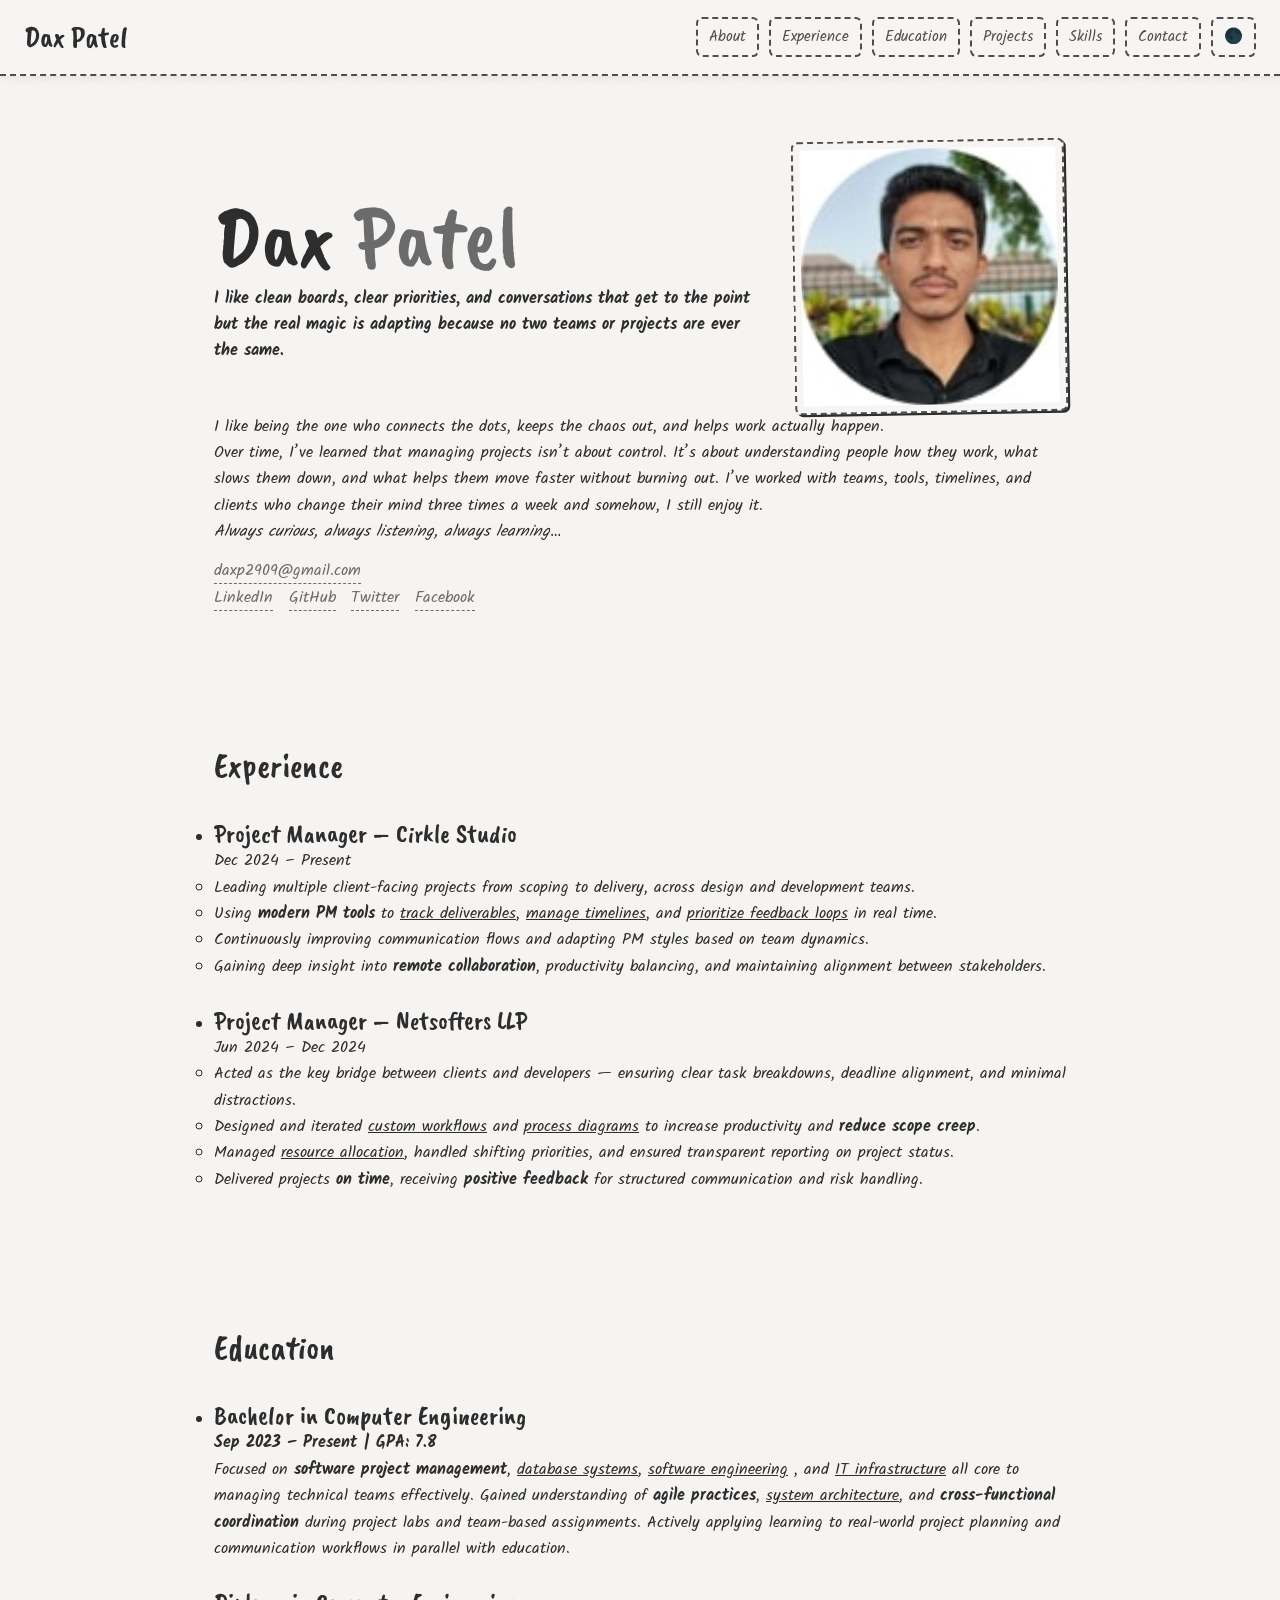
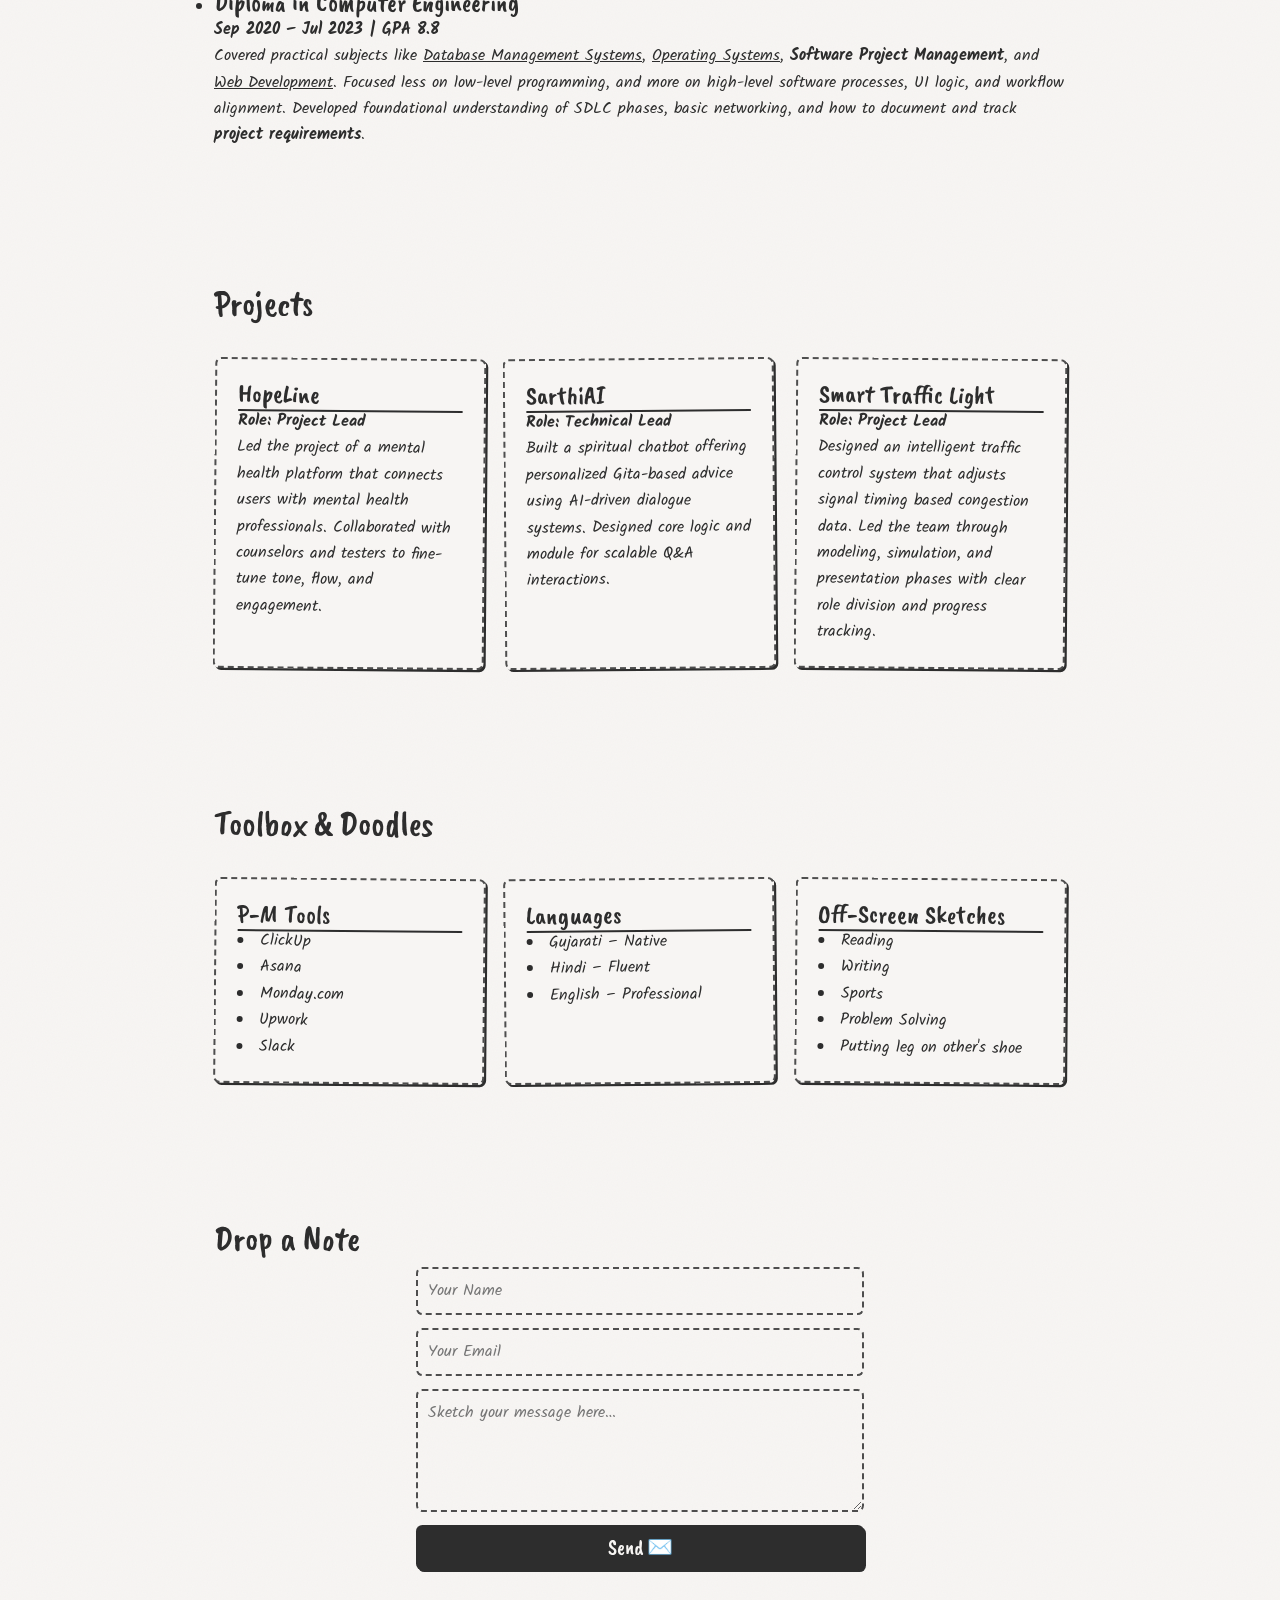
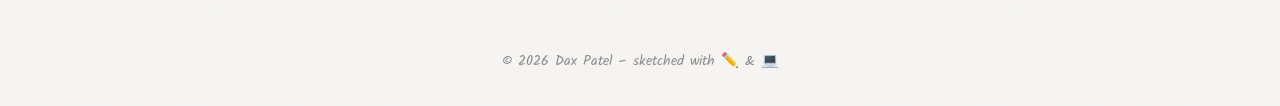
==== Untitled-1.html @ 31148a59 "Add files via upload" ====
<!DOCTYPE html>
<html lang="en">
<head>
  <meta charset="utf-8">
  <meta name="viewport" content="width=device-width,initial-scale=1">
  <title>Dax Patel – Hand-Sketched Portfolio</title>

  <!-- SEO / Analytics (unchanged) -->
  <meta name="description" content="Hand-sketched portfolio of Dax Patel – Computer-engineering student & project lead.">
  <meta name="keywords" content="Dax Patel,Sketch Portfolio,Project Manager">
  <link rel="canonical" href="https://daxp2909.github.io">
  <meta name="theme-color" content="#2d2d2d">
  <meta name="google-site-verification" content="Ok4cf3HG8fvt5Q1gZLJSLk750oXZXMozaLGwAcZBJys">
  <!-- Google Tag Manager -->
  <script>(function(w,d,s,l,i){w[l]=w[l]||[];w[l].push({'gtm.start':
    new Date().getTime(),event:'gtm.js'});var f=d.getElementsByTagName(s)[0],
    j=d.createElement(s),dl=l!='dataLayer'?'&l='+l:'';j.async=true;j.src=
    'https://www.googletagmanager.com/gtm.js?id='+i+dl;f.parentNode.insertBefore(j,f);
  })(window,document,'script','dataLayer','GTM-KJNSN2CM');</script>

  <!-- Handwriting & sketch fonts -->
  <link href="https://fonts.googleapis.com/css2?family=Kalam:wght@300;400;700&family=Caveat+Brush&display=swap" rel="stylesheet">
  <link rel="icon" type="image/x-icon" href="assets/img/favicon.ico">

  <style>
  /* ---- CSS Variables – only graphite shades ---- */
  :root{
    --paper:#f7f5f3;
    --pencil:#4e4e4e;
    --pencil-light:#8b8b8b;
    --pencil-dark:#2d2d2d;
    --accent:#6b6b6b;
    --shadow:2px 2px 0 var(--pencil-dark);
    --radius:.4rem;
    font-size:16px;
  }
  body.dark{
    --paper:#1e1e1e;
    --pencil:#c7c7c7;
    --pencil-light:#a0a0a0;
    --pencil-dark:#f1f1f1;
    --accent:#b0b0b0;
  }

  /* ---- Reset & base ---- */
  *,*::before,*::after{box-sizing:border-box;margin:0;padding:0}
  body{
    font-family:'Kalam',cursive;
    background:var(--paper);
    color:var(--pencil-dark);
    line-height:1.65;
    scroll-behavior:smooth;
    /* hand-drawn paper SVG repeat */
    background-image:
      url("data:image/svg+xml,%3Csvg width='100' height='100' xmlns='http://www.w3.org/2000/svg'%3E%3Cfilter id='noise'%3E%3CfeTurbulence type='fractalNoise' baseFrequency='.8' numOctaves='2' /%3E%3C/filter%3E%3Crect width='100%25' height='100%25' filter='url(%23noise)' opacity='.03'/%3E%3C/svg%3E");
  }
  h1,h2,h3{font-family:'Caveat Brush',cursive;line-height:1.1;font-weight:400}
  h1{font-size:clamp(3.2rem,8vw,5.5rem)}
  h2{font-size:2.2rem;margin:2.5rem 0 .5rem}
  h3{font-size:1.6rem}
  a{color:var(--accent);text-decoration:none;border-bottom:1px dashed var(--accent)}
  section.page{max-width:900px;margin:auto;padding:3rem 1.5rem;scroll-margin-top:4.5rem}
  header{
    display:flex;justify-content:space-between;align-items:center;
    padding:.75rem 1.5rem;border-bottom:2px dashed var(--pencil);
    position:sticky;top:0;background:var(--paper);z-index:10;
    box-shadow:0 2px 8px rgba(0,0,0,.08);
  }
  .logo{font-family:'Caveat Brush',cursive;font-size:1.9rem}
  #desktopNav a,#desktopNav button{margin-left:.6rem;padding:.35rem .7rem;border:2px dashed var(--pencil);background:none;color:var(--pencil);border-radius:var(--radius);cursor:pointer;font-family:'Kalam',cursive;font-size:.95rem;transition:.2s}
  #desktopNav a:hover{background:var(--pencil-dark);color:var(--paper)}
  #hamburger{display:none;font-size:2rem;background:none;border:none;cursor:pointer;color:var(--pencil)}
  #sideMenu{position:fixed;inset:0;background:rgba(0,0,0,.45);z-index:20;opacity:0;visibility:hidden;transition:opacity .25s}
  #sideMenu.open{opacity:1;visibility:visible}
  .drawer{position:absolute;top:0;left:-260px;width:260px;height:100%;background:var(--paper);box-shadow:4px 0 12px rgba(0,0,0,.15);transition:left .3s ease;display:flex;flex-direction:column;padding:1rem 0}
  #sideMenu.open .drawer{left:0}
  .drawer a{padding:1rem 1.5rem;font-family:'Kalam',cursive;font-size:1.25rem;border-bottom:1px dashed var(--pencil)}
  .closeBtn{align-self:flex-end;margin:0 .5rem .5rem;font-size:2rem;background:none;border:none;color:var(--pencil)}
  @media(max-width:768px){#hamburger{display:block}#desktopNav{display:none}}
  @media(min-width:769px){#hamburger{display:none}#desktopNav{display:flex;align-items:center}}

  /* ---- Hero sketch grid ---- */
  .hero{display:grid;gap:2rem;align-items:center;margin-top:1rem}
  @media(min-width:700px){.hero{grid-template-columns:2fr 1fr}}
  .profile-sketch{
    width:100%;
    border:2px dashed var(--pencil);
    border-radius:var(--radius);
    padding:.4rem;
    background:var(--paper);
    box-shadow:var(--shadow);
    transform:rotate(-1deg);
  }

  /* ---- Hand-written note card ---- */
  .note{
    background:var(--paper);
    border:2px dashed var(--pencil);
    padding:1.5rem;
    transform:rotate(1.5deg);
    box-shadow:var(--shadow);
    border-radius:var(--radius);
  }

  /* ---- Timeline (pencil line) ---- */
  .timeline{position:relative;padding-left:1.5rem}
  .timeline::before{
    content:'';
    position:absolute;left:.4rem;top:0;bottom:0;
    width:1px;background:var(--pencil);
  }
  .timeline li{list-style:none;position:relative;margin-bottom:1.2rem}
  .timeline li::before{
    content:'';
    position:absolute;left:-.9rem;top:.2rem;
    width:.6rem;height:.6rem;
    border:2px solid var(--pencil-dark);
    border-radius:50%;
    background:var(--paper);
  }

  /* ---- Cards & Projects ---- */
  .projects,.skills{display:grid;gap:1.2rem;grid-template-columns:repeat(auto-fill,minmax(260px,1fr))}
  .card{
    border:2px dashed var(--pencil);
    border-radius:var(--radius);
    padding:1.3rem;
    background:var(--paper);
    position:relative;
    box-shadow:var(--shadow);
    transform:rotate(.5deg);
    transition:.2s;
  }
  .card:nth-child(even){transform:rotate(-.5deg)}
  .card:hover{transform:scale(1.03) rotate(0);box-shadow:3px 3px 0 var(--pencil-dark)}
  .card h3{position:relative}
  .card h3::after{
    content:'';
    position:absolute;left:0;bottom:-3px;
    width:100%;height:2px;background:var(--pencil-dark);
    border-radius:50px;
  }

  /* ---- Form ---- */
  form{max-width:28rem;margin:auto;display:grid;gap:.8rem}
  input,textarea{
    width:100%;padding:.6rem;font-family:'Kalam',cursive;font-size:1rem;
    border:2px dashed var(--pencil);background:transparent;
    border-radius:var(--radius);resize:vertical;color:var(--pencil-dark)
  }
  button[type=submit]{
    font-family:'Caveat Brush',cursive;font-size:1.3rem;
    background:var(--pencil-dark);color:var(--paper);
    border:none;padding:.6rem 1.2rem;cursor:pointer;
    border-radius:var(--radius);box-shadow:var(--shadow)
  }
  footer{text-align:center;padding:2rem 0;font-size:.9rem;color:var(--pencil-light)}
  #desktopNav a,
.drawer a{
  transition:transform .15s, box-shadow .15s;
}
#desktopNav a:hover,
.drawer a:hover{
  transform:translate(1px,1px) rotate(-.5deg);
  box-shadow:1px 1px 0 var(--pencil-dark);
}

/* 2.  Hamburger & close button press */
#hamburger,
.closeBtn{
  transition:transform .15s;
}
#hamburger:hover,
.closeBtn:hover{
  transform:scale(1.1) rotate(-8deg);
}

/* 3.  Cards lift & tilt like paper cut-outs */
.card{
  transition:transform .25s, box-shadow .25s;
}
.card:hover{
  transform:translateY(-4px) rotate(.8deg);
  box-shadow:3px 3px 0 var(--pencil-dark);
}

/* 4.  Button “ink-press” */
button[type=submit]{
  transition:transform .1s, box-shadow .1s;
}
button[type=submit]:active{
  transform:translate(2px,2px);
  box-shadow:none;
}

/* 5.  Social icons scribble */
.social-icon{
  display:inline-block;
  transition:transform .2s;
}
.social-icon:hover{
  transform:scale(1.25) rotate(-4deg);
}

/* 6.  Tiny paper-texture shift on toggle */
body{
  transition:background-color .4s;
}
body.dark{
  background-image:
    url("data:image/svg+xml,%3Csvg width='100' height='100' xmlns='http://www.w3.org/2000/svg'%3E%3Cfilter id='noise'%3E%3CfeTurbulence type='fractalNoise' baseFrequency='.9' numOctaves='3' /%3E%3C/filter%3E%3Crect width='100%25' height='100%25' filter='url(%23noise)' opacity='.05'/%3E%3C/svg%3E");
}
  </style>
</head>
<body>

<!-- Google Tag Manager (noscript) -->
<noscript><iframe src="https://www.googletagmanager.com/ns.html?id=GTM-KJNSN2CM"
height="0" width="0" style="display:none;visibility:hidden"></iframe></noscript>

<header>
  <span class="logo">Dax Patel</span>

  <!-- Desktop Nav -->
  <nav id="desktopNav">
    <a href="#about">About</a>
    <a href="#experience">Experience</a>
    <a href="#education">Education</a>
    <a href="#projects">Projects</a>
    <a href="#skills">Skills</a>
    <a href="#contact">Contact</a>
    <button id="modeBtn" onclick="toggleMode()" title="toggle theme">🌑</button>
  </nav>

  <button id="hamburger" aria-label="open menu">✏️</button>
</header>

<!-- Mobile Drawer -->
<div id="sideMenu" aria-hidden="true">
  <div class="drawer">
    <button class="closeBtn" aria-label="close menu">&times;</button>
    <a href="#about">About</a>
    <a href="#experience">Experience</a>
    <a href="#education">Education</a>
    <a href="#projects">Projects</a>
    <a href="#skills">Skills</a>
    <a href="#contact">Contact</a>
    <a href="#" onclick="toggleMode();return false">Toggle&nbsp;theme</a>
  </div>
</div>

<main>
  <!-- About -->
  <section id="about" class="page">
    <div class="hero">
      <div>
        <h1>Dax&nbsp;<span style="color:var(--accent)">Patel</span></h1>
        <h4>I like clean boards, clear priorities, and conversations that get to the point but the real magic is adapting because no two teams or projects are ever the same.</h4>
      </div>
      <!-- Replace with your sketch -->
      <img class="profile-sketch" src="assets/img/profile.jpg" alt="Dax Patel sketch">
    </div>
    <P>I like being the one who connects the dots, keeps the chaos out, and helps work actually happen.<P></P>
    <p>Over time, I’ve learned that managing projects isn’t about control. It’s about understanding people how they work, what slows them down, and what helps them move faster without burning out. I’ve worked with teams, tools, timelines, and clients who change their mind three times a week and somehow, I still enjoy it.</p>
    <p><em>Always curious, always listening, always learning…</em></p>
    <p style="margin-top:.8rem">
          <a href="mailto:daxp2909@gmail.com">daxp2909@gmail.com</a><br>
          <a href="https://linkedin.com/" style="margin-right:.6rem">LinkedIn</a>
          <a href="https://github.com/" style="margin-right:.6rem">GitHub</a>
          <a href="https://twitter.com/" style="margin-right:.6rem">Twitter</a>
          <a href="https://facebook.com/">Facebook</a>
        </p>  
  </section>

  <!-- Experience -->
  <section id="experience" class="page">
    <h2>Experience</h2>
    <p>&nbsp;</p>
    <ul >
      <li>
        <h3>Project Manager – Cirkle Studio</h3>
        <span>Dec 2024 – Present</span>
        <ul><li>Leading multiple client-facing projects from scoping to delivery, across design and development teams.</li>
          <li>Using <b>modern PM tools</b> to <u>track deliverables</u>, <u>manage timelines</u>, and <u>prioritize feedback loops</u> in real time.</li>
          <li>Continuously improving communication flows and adapting PM styles based on team dynamics.</li>
          <li>Gaining deep insight into <b>remote collaboration</b>, productivity balancing, and maintaining alignment between stakeholders.</li>
        </ul> 
      </li>
      <br>
      <li>
        <h3>Project Manager – Netsofters LLP</h3>
        <span>Jun 2024 – Dec 2024</span>
        <ul><li>Acted as the key bridge between clients and developers — ensuring clear task breakdowns, deadline alignment, and minimal distractions.</li>
          <li>Designed and iterated <u>custom workflows</u> and <u>process diagrams</u> to increase productivity and <b>reduce scope creep</b>.</li>
        <li>Managed <u>resource allocation</u>, handled shifting priorities, and ensured transparent reporting on project status.</li>
      <li>Delivered projects <b>on time</b>, receiving <b>positive feedback</b> for structured communication and risk handling.</li></ul>
      </li>
    </ul>
  </section>

  <!-- Education -->
  <section id="education" class="page">
    <h2>Education</h2>
    <p>&nbsp;</p>
    <ul>
      <li>
        <h3>Bachelor in Computer Engineering</h3>
        <h4>Sep 2023 – Present | GPA: 7.8</h4>
        <p>Focused on <b>software project management</b>, <u>database systems</u>, <u>software engineering</u> , and <u>IT infrastructure</u> all core to managing technical teams effectively. Gained understanding of <b>agile practices</b>, <u>system architecture</u>, and <b>cross-functional coordination</b> during project labs and team-based assignments. Actively applying learning to real-world project planning and communication workflows in parallel with education.</p>
      </li>
      <br>
      <li>
        <h3>Diploma in Computer Engineering </h3>
        <h4> Sep 2020 – Jul 2023 | GPA 8.8</h4>
        <p>Covered practical subjects like <u>Database Management Systems</u>, <u>Operating Systems</u>, <b>Software Project Management</b>, and <u>Web Development</u>. Focused less on low-level programming, and more on high-level software processes, UI logic, and workflow alignment. Developed foundational understanding of SDLC phases, basic networking, and how to document and track <b>project requirements</b>.</p>
      </li>
    </ul>
  </section>

  <!-- Projects -->
  <section id="projects" class="page">
    <h2>Projects</h2>
    <p>&nbsp;</p>
    <div class="projects">
      <article class="card">
        <h3>HopeLine </h3>
        <h4>Role: Project Lead</h4>
        <p>Led the project of a mental health platform that connects users with mental health professionals. Collaborated with counselors and testers to fine-tune tone, flow, and engagement.</p>
      </article>
      <article class="card">
        <h3>SarthiAI</h3>
        <h4>Role: Technical Lead</h4>
        <p>Built a spiritual chatbot offering personalized Gita-based advice using AI-driven dialogue systems. Designed core logic and module for scalable Q&A interactions.</p>
      </article>
      <article class="card">
        <h3>Smart Traffic Light</h3>
        <h4>Role: Project Lead</h4>
        <p>Designed an intelligent traffic control system that adjusts signal timing based congestion data. Led the team through modeling, simulation, and presentation phases with clear role division and progress tracking.</p>
      </article>
    </div>
  </section>

  <!-- Skills -->
  <section id="skills" class="page">
    <h2>Toolbox & Doodles</h2>
    <p>&nbsp;</p>
    <div class="skills">
      <div class="card"><h3>P-M Tools</h3>
        <li>ClickUp </li>
        <li>Asana </li>
        <li>Monday.com</li>
        <li>Upwork</li>
        <li>Slack </li>
      </div>
      <div class="card"><h3>Languages</h3>
        <li>Gujarati – Native</li><li>Hindi – Fluent</li><li>English – Professional</li>
      </div>
      <div class="card"><h3>Off-Screen Sketches</h3>
        <li>Reading</li>
          <li >Writing</li>
          <li>Sports</li>
          <li>Problem Solving</li>
          <li>Putting leg on other's shoe</li>
          
      </div>
    </div>
  </section>

  <!-- Contact -->
  <section id="contact" class="page">
    <h2>Drop a Note</h2>
    <form action="https://formsubmit.co/daxp2909@gmail.com" method="POST">
      <input type="hidden" name="_captcha" value="false">
      <input name="name" placeholder="Your Name" required>
      <input type="email" name="email" placeholder="Your Email" required>
      <textarea name="message" rows="4" placeholder="Sketch your message here…" required></textarea>
      <button type="submit">Send ✉️</button>
    </form>
  </section>
</main>

<footer>&copy; <span id="year"></span> Dax Patel – sketched with ✏️ &amp; 💻</footer>

<script>
/* ---- Smooth scroll anchors ---- */
document.querySelectorAll('a[href^="#"]').forEach(a=>{
  a.addEventListener('click',e=>{
    e.preventDefault();
    const tgt=document.querySelector(a.getAttribute('href'));
    if(tgt) tgt.scrollIntoView({behavior:'smooth'});
    /* close drawer */
    document.getElementById('sideMenu').classList.remove('open');
    document.getElementById('sideMenu').setAttribute('aria-hidden','true');
  });
});

/* ---- Mobile drawer controls ---- */
const sideMenu=document.getElementById('sideMenu');
document.getElementById('hamburger').addEventListener('click',()=>{
  sideMenu.classList.add('open');
  sideMenu.setAttribute('aria-hidden','false');
});
document.querySelector('.closeBtn').addEventListener('click',()=>{
  sideMenu.classList.remove('open');
  sideMenu.setAttribute('aria-hidden','true');
});
sideMenu.addEventListener('click',e=>{
  if(e.target===sideMenu){
    sideMenu.classList.remove('open');
    sideMenu.setAttribute('aria-hidden','true');
  }
});

/* ---- Dark / Light toggle ---- */
function toggleMode(){
  document.body.classList.toggle('dark');
  document.getElementById('modeBtn').textContent=document.body.classList.contains('dark')?'☀️':'🌑';
}
document.getElementById('year').textContent=new Date().getFullYear();
const clickSound = new Audio('[data-uri]');
document.addEventListener('click', e=>{
  if(e.target.tagName==='A' || e.target.tagName==='BUTTON'){
    clickSound.currentTime=0;
    clickSound.play().catch(()=>{});
  }
});

</script>
</body>
</html>
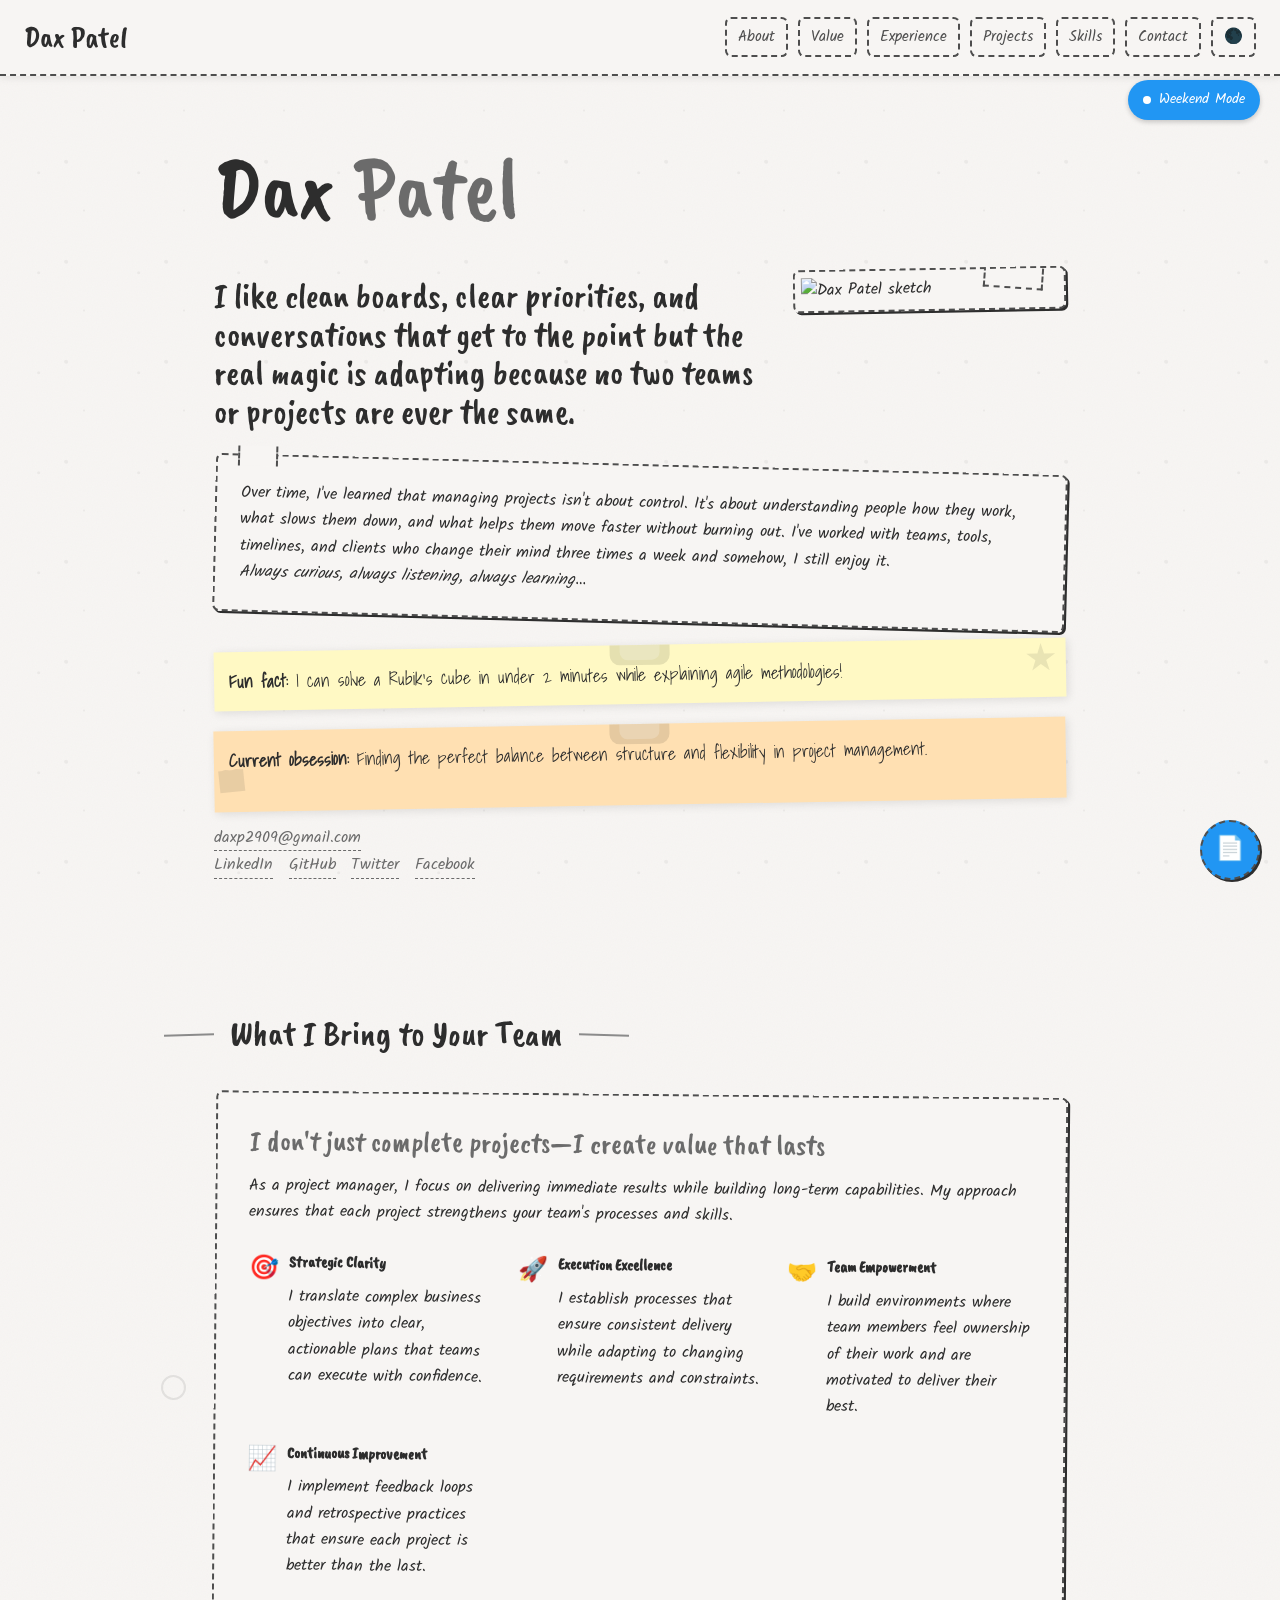
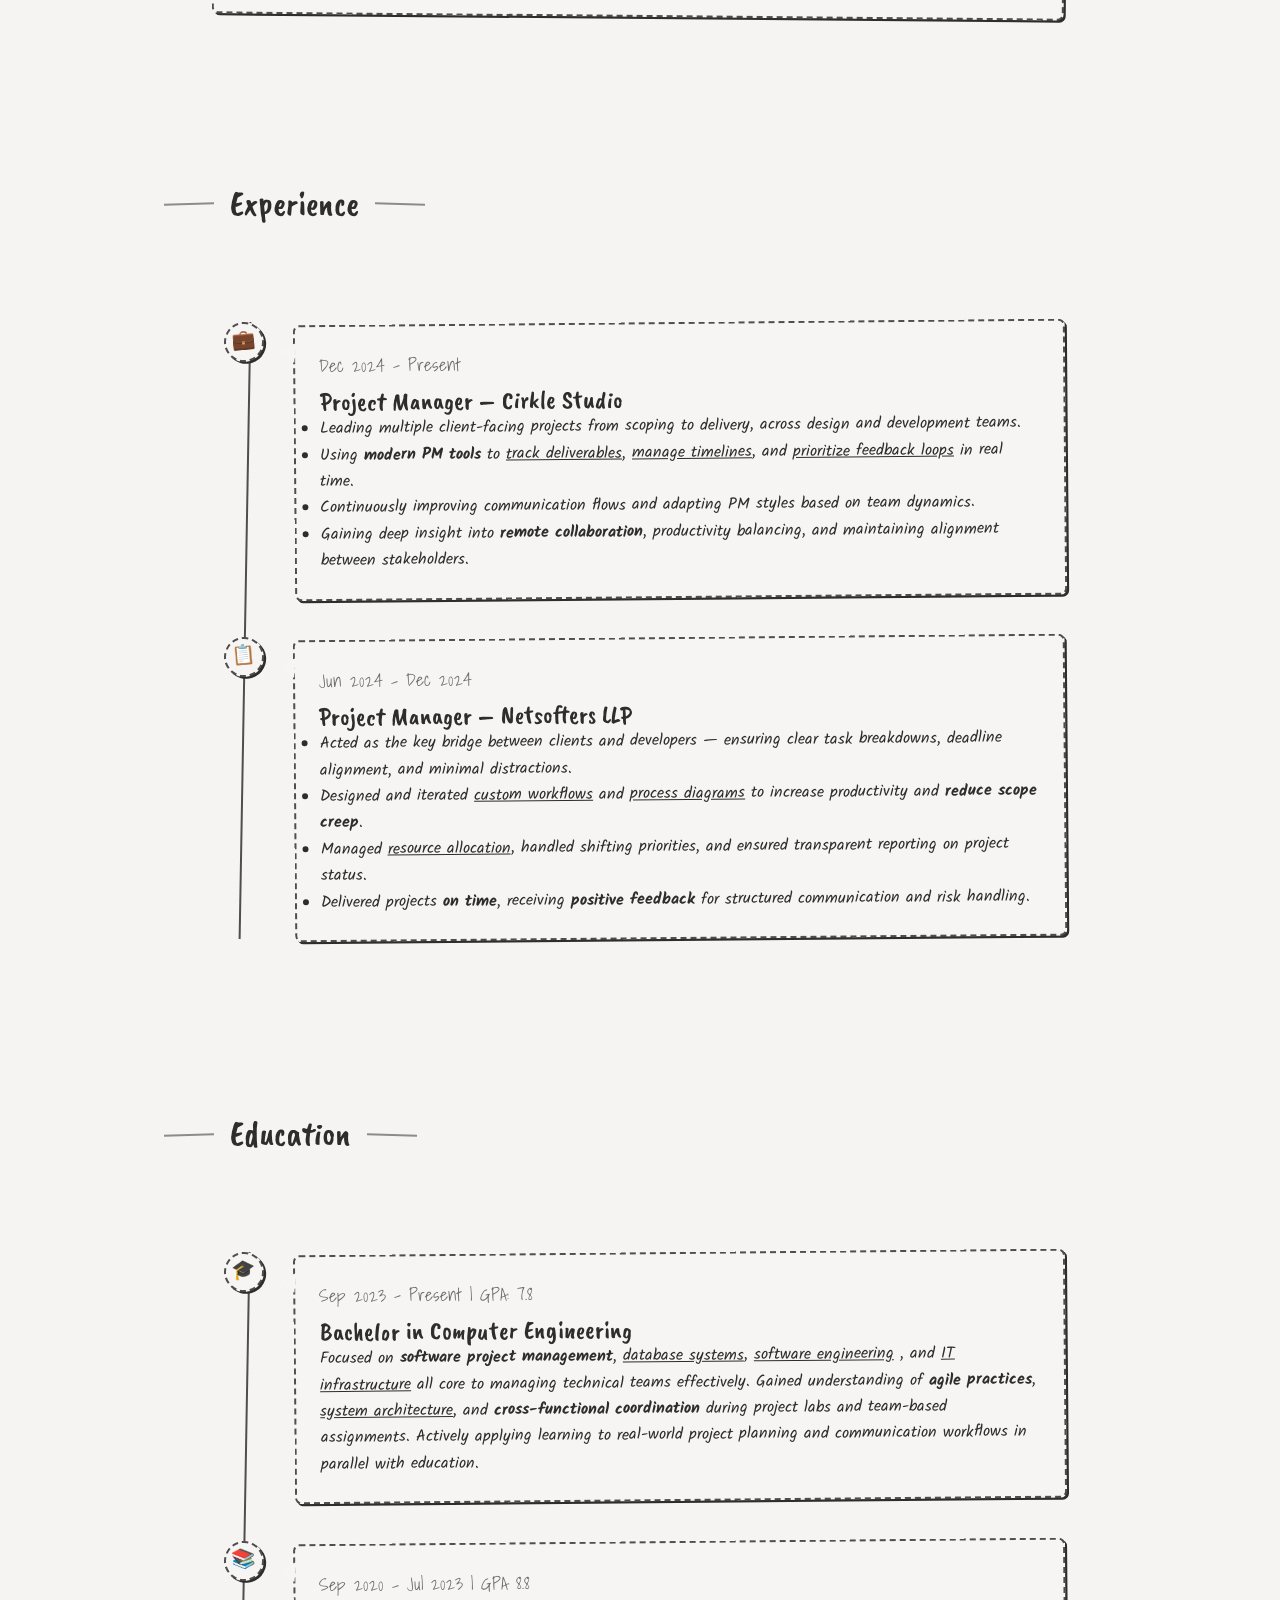
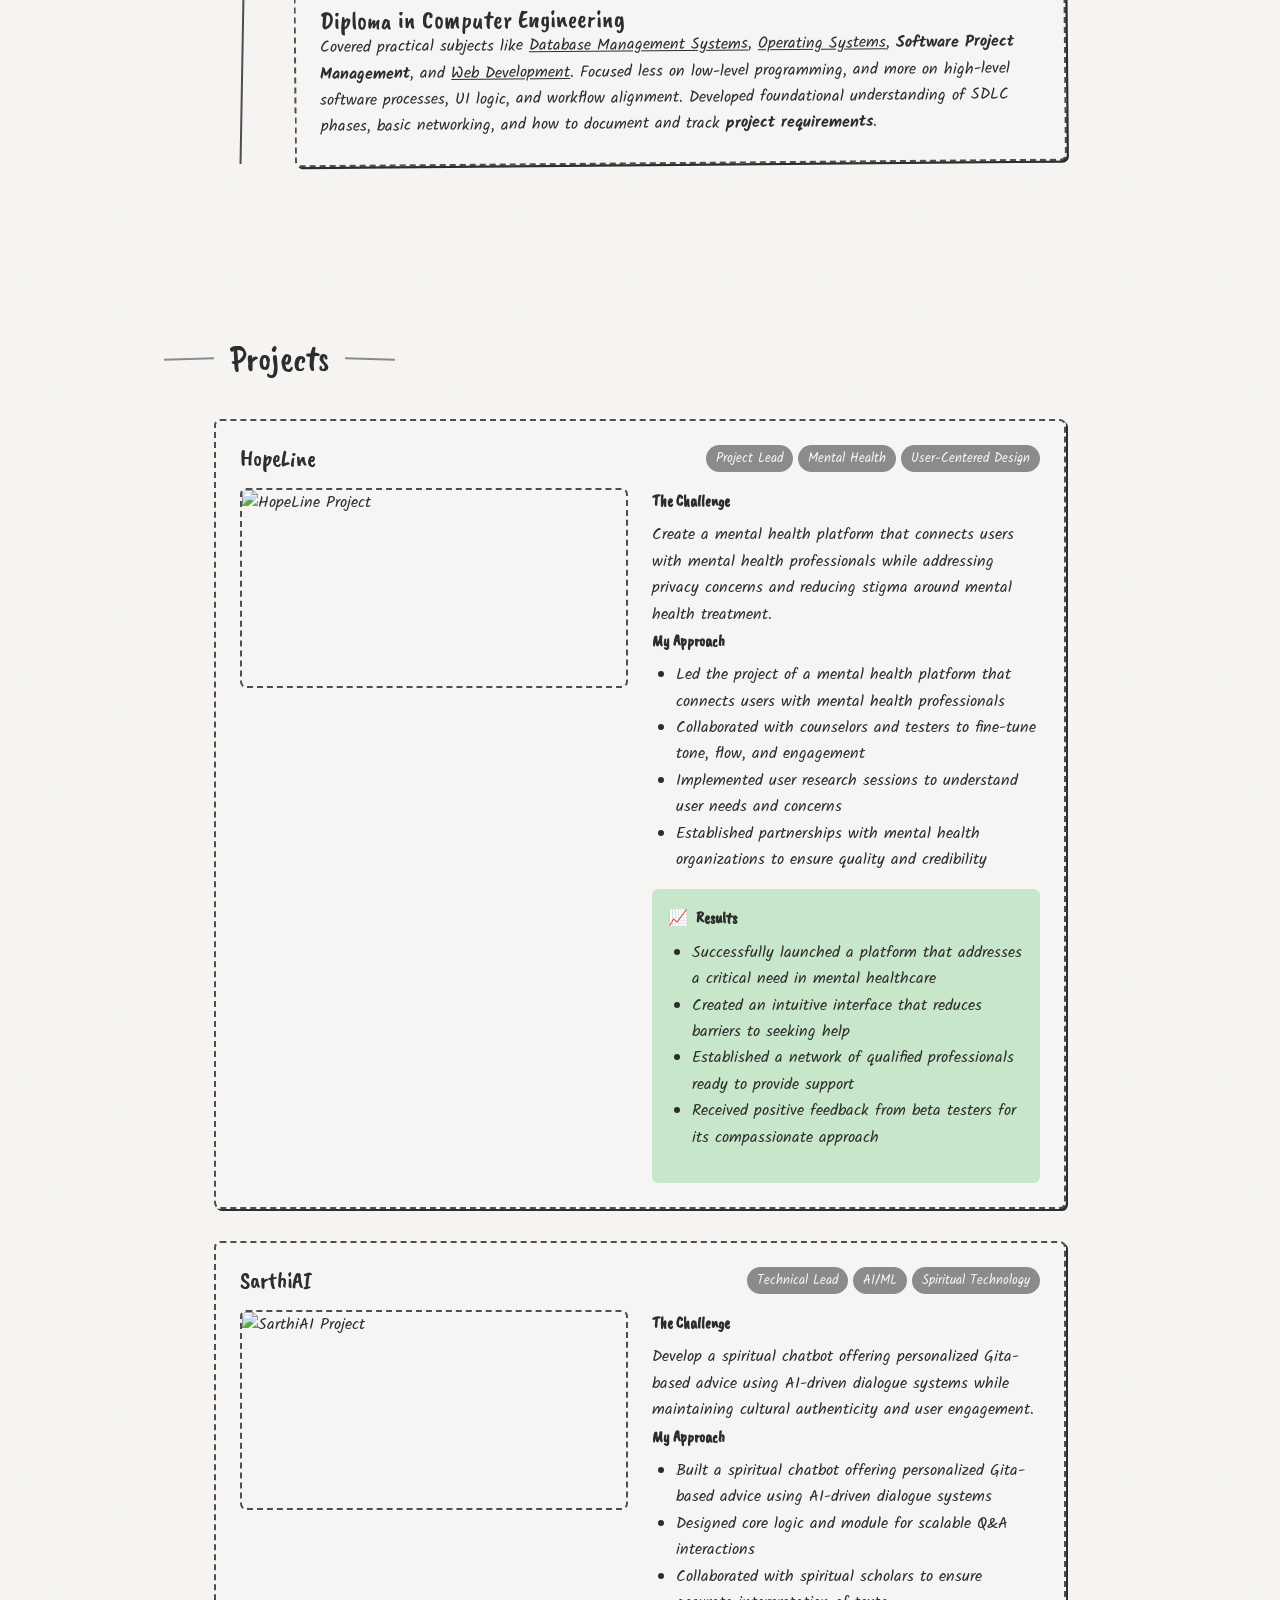
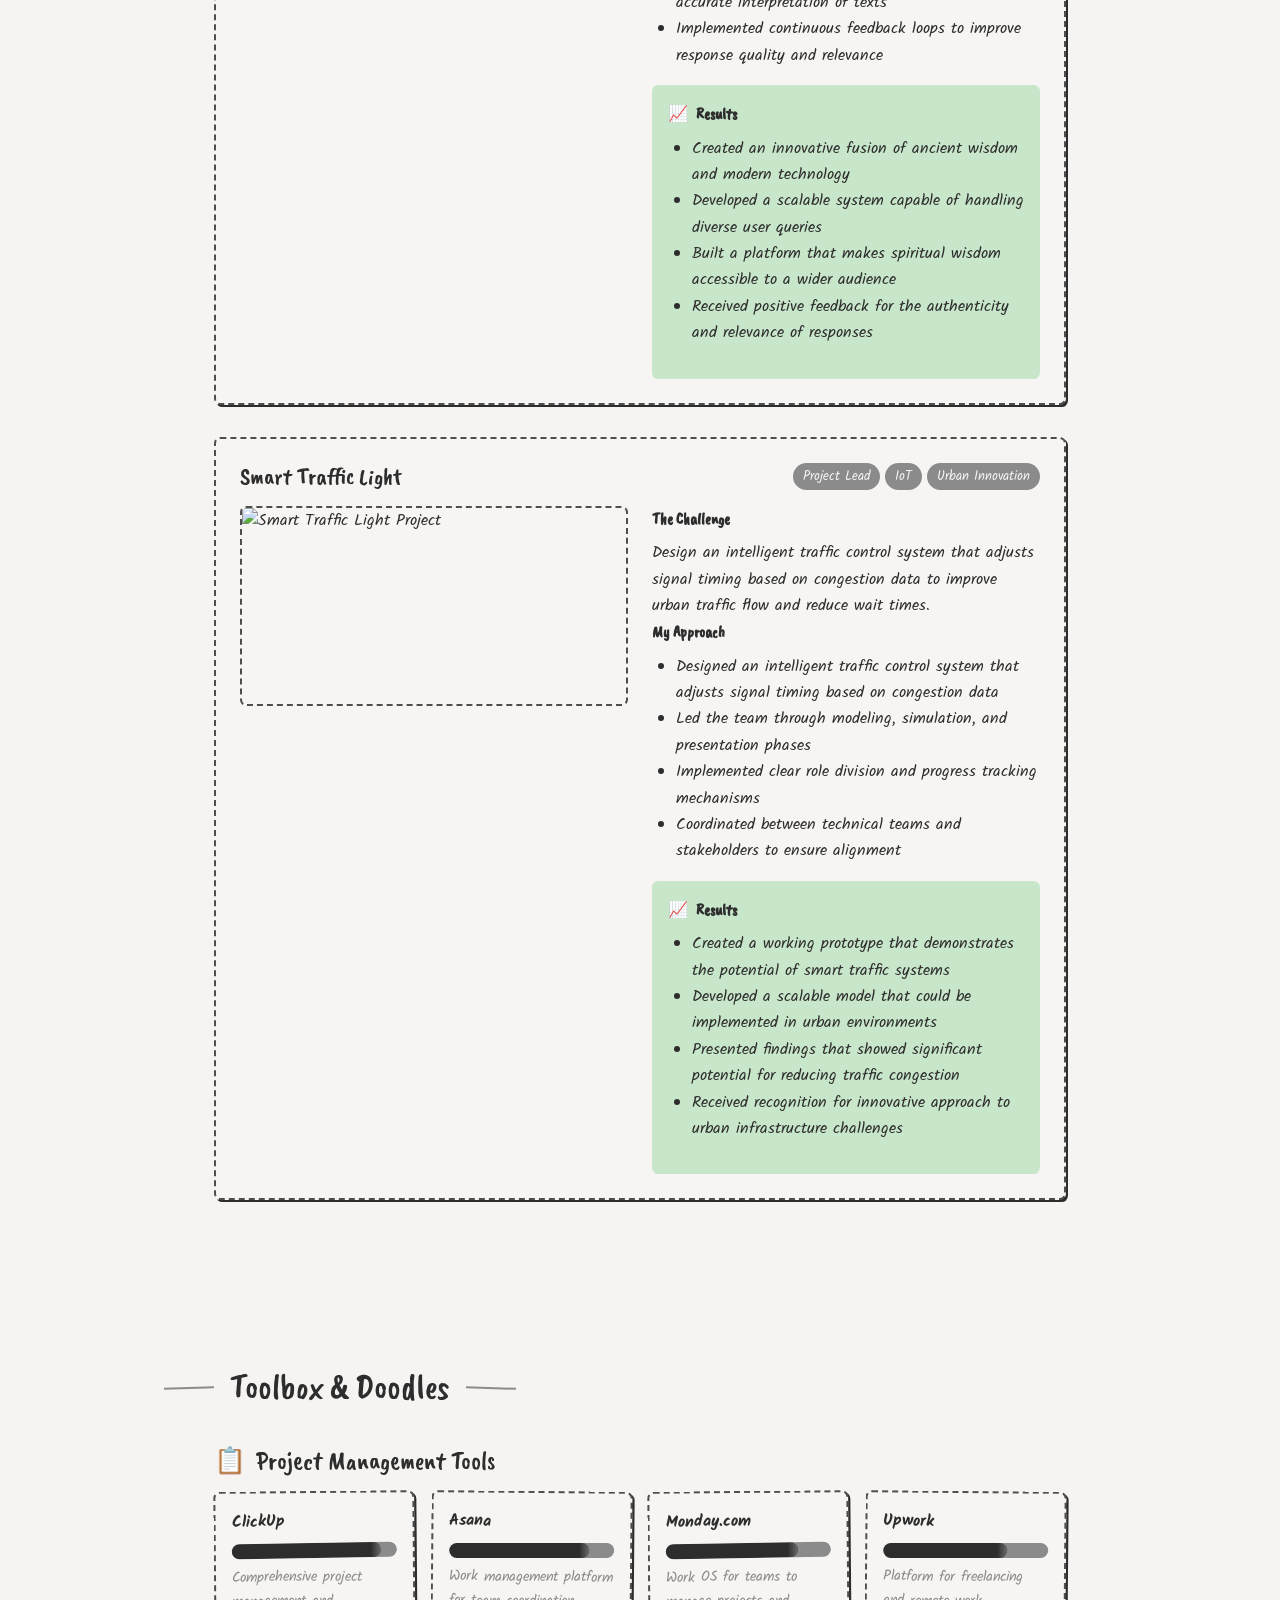
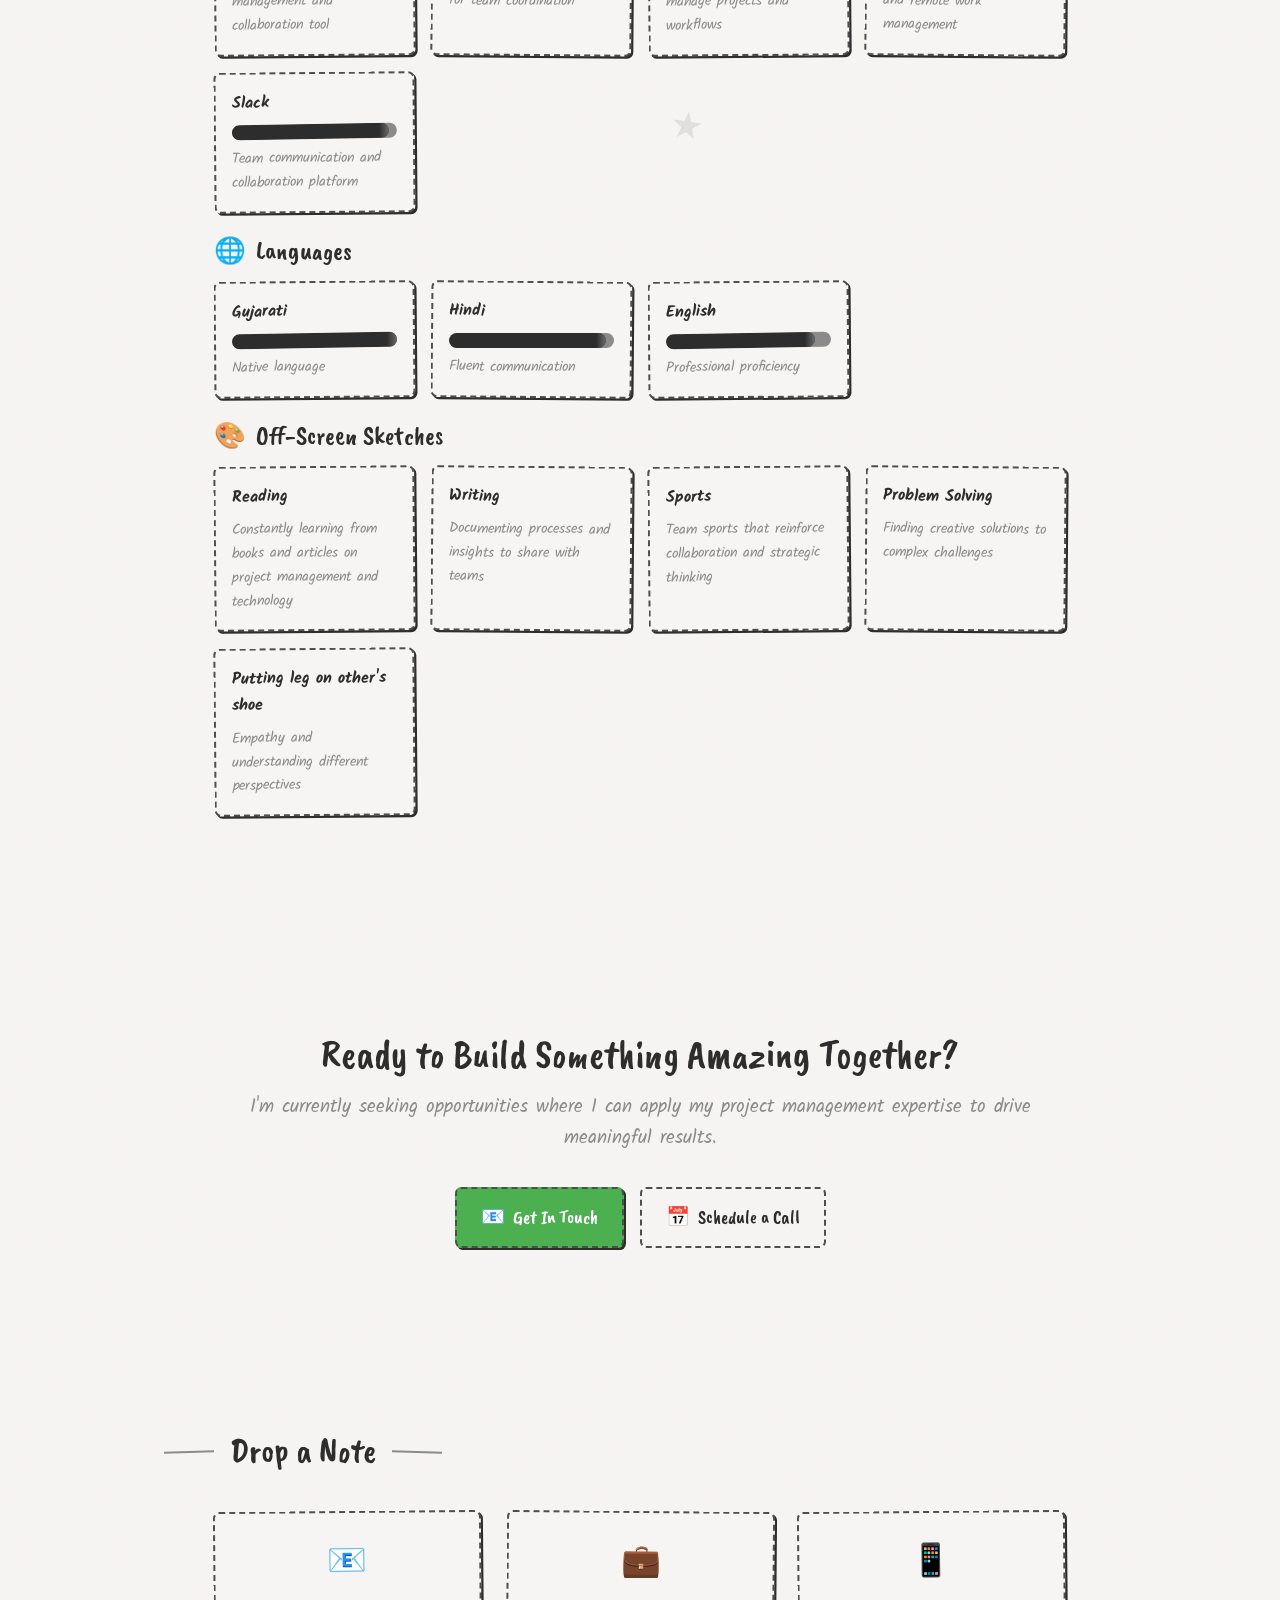
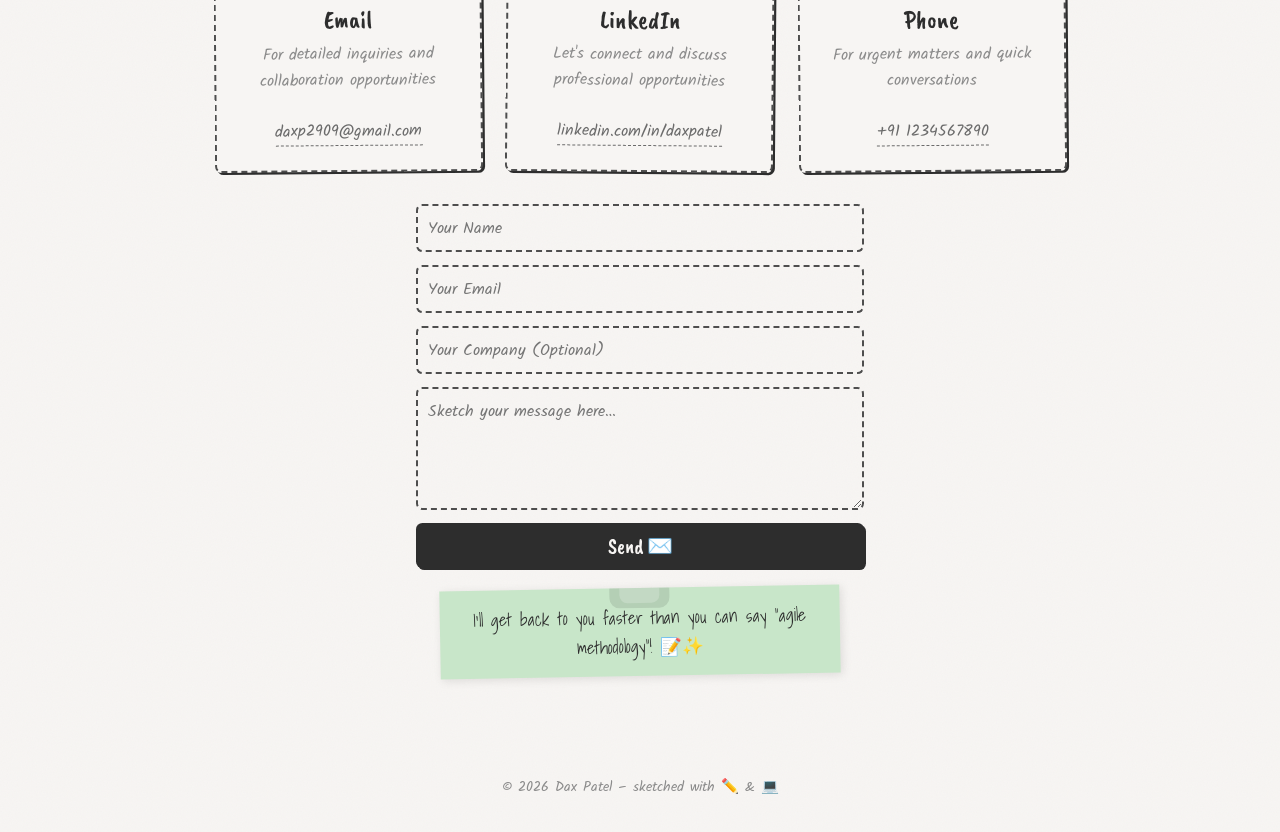
==== commit 3ee48ef6: "Add files via upload" ====
--- a/Untitled-1.html
+++ b/Untitled-1.html
@@ -3,11 +3,10 @@
 <head>
   <meta charset="utf-8">
   <meta name="viewport" content="width=device-width,initial-scale=1">
-  <title>Dax Patel – Hand-Sketched Portfolio</title>
-
-  <!-- SEO / Analytics (unchanged) -->
-  <meta name="description" content="Hand-sketched portfolio of Dax Patel – Computer-engineering student & project lead.">
-  <meta name="keywords" content="Dax Patel,Sketch Portfolio,Project Manager">
+  <title>Dax Patel – Project Manager & Computer Engineering Student</title>
+  <!-- SEO / Analytics -->
+  <meta name="description" content="Hand-sketched portfolio of Dax Patel – Computer-engineering student & project lead with experience at Cirkle Studio and Netsofters LLP.">
+  <meta name="keywords" content="Dax Patel, Project Manager, Computer Engineering, Agile, Team Leadership">
   <link rel="canonical" href="https://daxp2909.github.io">
   <meta name="theme-color" content="#2d2d2d">
   <meta name="google-site-verification" content="Ok4cf3HG8fvt5Q1gZLJSLk750oXZXMozaLGwAcZBJys">
@@ -17,11 +16,9 @@
     j=d.createElement(s),dl=l!='dataLayer'?'&l='+l:'';j.async=true;j.src=
     'https://www.googletagmanager.com/gtm.js?id='+i+dl;f.parentNode.insertBefore(j,f);
   })(window,document,'script','dataLayer','GTM-KJNSN2CM');</script>
-
   <!-- Handwriting & sketch fonts -->
-  <link href="https://fonts.googleapis.com/css2?family=Kalam:wght@300;400;700&family=Caveat+Brush&display=swap" rel="stylesheet">
+  <link href="https://fonts.googleapis.com/css2?family=Kalam:wght@300;400;700&family=Caveat+Brush&family=Shadows+Into+Light&family=Architects+Daughter&display=swap" rel="stylesheet">
   <link rel="icon" type="image/x-icon" href="assets/img/favicon.ico">
-
   <style>
   /* ---- CSS Variables – only graphite shades ---- */
   :root{
@@ -32,6 +29,15 @@
     --accent:#6b6b6b;
     --shadow:2px 2px 0 var(--pencil-dark);
     --radius:.4rem;
+    --sticky-yellow:#fff9c4;
+    --sticky-orange:#ffe0b2;
+    --sticky-pink:#f8bbd0;
+    --sticky-green:#c8e6c9;
+    --sticky-blue:#bbdefb;
+    --interview-green:#4caf50;
+    --interview-blue:#2196f3;
+    --interview-yellow:#ffc107;
+    --interview-red:#f44336;
     font-size:16px;
   }
   body.dark{
@@ -40,8 +46,12 @@
     --pencil-light:#a0a0a0;
     --pencil-dark:#f1f1f1;
     --accent:#b0b0b0;
-  }
-
+    --sticky-yellow:#5d5a30;
+    --sticky-orange:#5d4a2a;
+    --sticky-pink:#5d3d46;
+    --sticky-green:#3d5d3e;
+    --sticky-blue:#3d4d5d;
+  }
   /* ---- Reset & base ---- */
   *,*::before,*::after{box-sizing:border-box;margin:0;padding:0}
   body{
@@ -53,6 +63,16 @@
     /* hand-drawn paper SVG repeat */
     background-image:
       url("data:image/svg+xml,%3Csvg width='100' height='100' xmlns='http://www.w3.org/2000/svg'%3E%3Cfilter id='noise'%3E%3CfeTurbulence type='fractalNoise' baseFrequency='.8' numOctaves='2' /%3E%3C/filter%3E%3Crect width='100%25' height='100%25' filter='url(%23noise)' opacity='.03'/%3E%3C/svg%3E");
+    min-height:100vh;
+    display:flex;
+    flex-direction:column;
+    overflow-x:hidden;
+    position:relative;
+  }
+  main {
+    flex:1;
+    position:relative;
+    z-index:1;
   }
   h1,h2,h3{font-family:'Caveat Brush',cursive;line-height:1.1;font-weight:400}
   h1{font-size:clamp(3.2rem,8vw,5.5rem)}
@@ -78,7 +98,7 @@
   .closeBtn{align-self:flex-end;margin:0 .5rem .5rem;font-size:2rem;background:none;border:none;color:var(--pencil)}
   @media(max-width:768px){#hamburger{display:block}#desktopNav{display:none}}
   @media(min-width:769px){#hamburger{display:none}#desktopNav{display:flex;align-items:center}}
-
+  
   /* ---- Hero sketch grid ---- */
   .hero{display:grid;gap:2rem;align-items:center;margin-top:1rem}
   @media(min-width:700px){.hero{grid-template-columns:2fr 1fr}}
@@ -90,8 +110,26 @@
     background:var(--paper);
     box-shadow:var(--shadow);
     transform:rotate(-1deg);
-  }
-
+    transition: transform 0.3s ease;
+    position: relative;
+    overflow: hidden;
+  }
+  .profile-sketch::after {
+    content: '';
+    position: absolute;
+    top: -10px;
+    right: 20px;
+    width: 60px;
+    height: 30px;
+    background: var(--paper);
+    border: 2px dashed var(--pencil);
+    transform: rotate(5deg);
+    z-index: -1;
+  }
+  .profile-sketch:hover {
+    transform: rotate(0deg) scale(1.02);
+  }
+  
   /* ---- Hand-written note card ---- */
   .note{
     background:var(--paper);
@@ -100,25 +138,104 @@
     transform:rotate(1.5deg);
     box-shadow:var(--shadow);
     border-radius:var(--radius);
-  }
-
-  /* ---- Timeline (pencil line) ---- */
-  .timeline{position:relative;padding-left:1.5rem}
-  .timeline::before{
-    content:'';
-    position:absolute;left:.4rem;top:0;bottom:0;
-    width:1px;background:var(--pencil);
-  }
-  .timeline li{list-style:none;position:relative;margin-bottom:1.2rem}
-  .timeline li::before{
-    content:'';
-    position:absolute;left:-.9rem;top:.2rem;
-    width:.6rem;height:.6rem;
-    border:2px solid var(--pencil-dark);
-    border-radius:50%;
-    background:var(--paper);
-  }
-
+    margin: 1.5rem 0;
+    position: relative;
+    transition: transform 0.3s;
+  }
+  .note:hover {
+    transform: rotate(0deg) scale(1.02);
+  }
+  .note::before {
+    content: "";
+    position: absolute;
+    top: -10px;
+    left: 20px;
+    width: 40px;
+    height: 20px;
+    background: var(--paper);
+    border-left: 2px dashed var(--pencil);
+    border-right: 2px dashed var(--pencil);
+  }
+  
+  /* ---- Creative Timeline ---- */
+  .sketch-timeline {
+    position: relative;
+    margin: 2rem 0;
+  }
+  .sketch-timeline::before {
+    content: '';
+    position: absolute;
+    left: 30px;
+    top: 0;
+    height: 100%;
+    width: 2px;
+    background: var(--pencil);
+    transform: rotate(1deg);
+  }
+  .timeline-item {
+    position: relative;
+    padding-left: 80px;
+    margin-bottom: 2.5rem;
+    opacity: 0;
+    transform: translateY(20px);
+    transition: opacity 0.5s, transform 0.5s;
+  }
+  .timeline-item.visible {
+    opacity: 1;
+    transform: translateY(0);
+  }
+  .timeline-icon {
+    position: absolute;
+    left: 10px;
+    top: 0;
+    width: 40px;
+    height: 40px;
+    background: var(--paper);
+    border: 2px dashed var(--pencil);
+    border-radius: 50%;
+    display: flex;
+    align-items: center;
+    justify-content: center;
+    font-size: 1.2rem;
+    transform: rotate(-5deg);
+    box-shadow: var(--shadow);
+    transition: transform 0.3s;
+  }
+  .timeline-item:hover .timeline-icon {
+    transform: rotate(0deg) scale(1.1);
+  }
+  .timeline-content {
+    background: var(--paper);
+    border: 2px dashed var(--pencil);
+    border-radius: var(--radius);
+    padding: 1.5rem;
+    position: relative;
+    box-shadow: var(--shadow);
+    transform: rotate(-0.5deg);
+    transition: transform 0.3s;
+  }
+  .timeline-content::before {
+    content: '';
+    position: absolute;
+    left: -15px;
+    top: 15px;
+    width: 0;
+    height: 0;
+    border-top: 10px solid transparent;
+    border-bottom: 10px solid transparent;
+    border-right: 15px solid var(--paper);
+    transform: rotate(5deg);
+  }
+  .timeline-item:hover .timeline-content {
+    transform: rotate(0deg);
+  }
+  .timeline-date {
+    font-family: 'Shadows Into Light', cursive;
+    font-size: 1.1rem;
+    color: var(--accent);
+    margin-bottom: 0.5rem;
+  }
+  
   /* ---- Cards & Projects ---- */
   .projects,.skills{display:grid;gap:1.2rem;grid-template-columns:repeat(auto-fill,minmax(260px,1fr))}
   .card{
@@ -130,6 +247,24 @@
     box-shadow:var(--shadow);
     transform:rotate(.5deg);
     transition:.2s;
+    height:100%;
+    display:flex;
+    flex-direction:column;
+    overflow: hidden;
+    transform-style: preserve-3d;
+    perspective: 1000px;
+  }
+  .card::before {
+    content: '';
+    position: absolute;
+    top: -20px;
+    right: -20px;
+    width: 60px;
+    height: 60px;
+    background: var(--pencil-light);
+    opacity: 0.1;
+    border-radius: 50%;
+    transform: rotate(15deg);
   }
   .card:nth-child(even){transform:rotate(-.5deg)}
   .card:hover{transform:scale(1.03) rotate(0);box-shadow:3px 3px 0 var(--pencil-dark)}
@@ -140,7 +275,74 @@
     width:100%;height:2px;background:var(--pencil-dark);
     border-radius:50px;
   }
-
+  .card p {
+    flex: 1;
+  }
+  .card .tag {
+    display: inline-block;
+    background: var(--pencil-light);
+    color: var(--paper);
+    padding: 2px 8px;
+    border-radius: 12px;
+    font-size: 0.8rem;
+    margin-top: 8px;
+    margin-right: 5px;
+  }
+  
+  /* ---- Sticky Notes ---- */
+  .sticky-note {
+    padding: 15px;
+    position: relative;
+    box-shadow: 2px 2px 10px rgba(0,0,0,0.1);
+    margin: 20px 0;
+    transform: rotate(-1deg);
+    transition: transform 0.3s;
+    font-family: 'Shadows Into Light', cursive;
+    font-size: 1.1rem;
+    cursor: move;
+  }
+  .sticky-note.yellow {
+    background: var(--sticky-yellow);
+  }
+  .sticky-note.orange {
+    background: var(--sticky-orange);
+  }
+  .sticky-note.pink {
+    background: var(--sticky-pink);
+  }
+  .sticky-note.green {
+    background: var(--sticky-green);
+  }
+  .sticky-note.blue {
+    background: var(--sticky-blue);
+  }
+  .sticky-note:hover {
+    transform: rotate(0deg) scale(1.02);
+    z-index: 10;
+  }
+  .sticky-note::before {
+    content: '';
+    position: absolute;
+    top: 0;
+    left: 50%;
+    transform: translateX(-50%);
+    width: 60px;
+    height: 20px;
+    background: rgba(0,0,0,0.1);
+    border-radius: 0 0 10px 10px;
+  }
+  .sticky-note::after {
+    content: '';
+    position: absolute;
+    top: 0;
+    left: 50%;
+    transform: translateX(-50%);
+    width: 40px;
+    height: 15px;
+    background: rgba(255,255,255,0.2);
+    border-radius: 0 0 8px 8px;
+  }
+  
   /* ---- Form ---- */
   form{max-width:28rem;margin:auto;display:grid;gap:.8rem}
   input,textarea{
@@ -155,233 +357,1529 @@
     border-radius:var(--radius);box-shadow:var(--shadow)
   }
   footer{text-align:center;padding:2rem 0;font-size:.9rem;color:var(--pencil-light)}
+  
+  /* ---- Animations & Interactions ---- */
   #desktopNav a,
-.drawer a{
-  transition:transform .15s, box-shadow .15s;
-}
-#desktopNav a:hover,
-.drawer a:hover{
-  transform:translate(1px,1px) rotate(-.5deg);
-  box-shadow:1px 1px 0 var(--pencil-dark);
-}
-
-/* 2.  Hamburger & close button press */
-#hamburger,
-.closeBtn{
-  transition:transform .15s;
-}
-#hamburger:hover,
-.closeBtn:hover{
-  transform:scale(1.1) rotate(-8deg);
-}
-
-/* 3.  Cards lift & tilt like paper cut-outs */
-.card{
-  transition:transform .25s, box-shadow .25s;
-}
-.card:hover{
-  transform:translateY(-4px) rotate(.8deg);
-  box-shadow:3px 3px 0 var(--pencil-dark);
-}
-
-/* 4.  Button “ink-press” */
-button[type=submit]{
-  transition:transform .1s, box-shadow .1s;
-}
-button[type=submit]:active{
-  transform:translate(2px,2px);
-  box-shadow:none;
-}
-
-/* 5.  Social icons scribble */
-.social-icon{
-  display:inline-block;
-  transition:transform .2s;
-}
-.social-icon:hover{
-  transform:scale(1.25) rotate(-4deg);
-}
-
-/* 6.  Tiny paper-texture shift on toggle */
-body{
-  transition:background-color .4s;
-}
-body.dark{
-  background-image:
-    url("data:image/svg+xml,%3Csvg width='100' height='100' xmlns='http://www.w3.org/2000/svg'%3E%3Cfilter id='noise'%3E%3CfeTurbulence type='fractalNoise' baseFrequency='.9' numOctaves='3' /%3E%3C/filter%3E%3Crect width='100%25' height='100%25' filter='url(%23noise)' opacity='.05'/%3E%3C/svg%3E");
-}
+  .drawer a{
+    transition:transform .15s, box-shadow .15s;
+  }
+  #desktopNav a:hover,
+  .drawer a:hover{
+    transform:translate(1px,1px) rotate(-.5deg);
+    box-shadow:1px 1px 0 var(--pencil-dark);
+  }
+  #hamburger,
+  .closeBtn{
+    transition:transform .15s;
+  }
+  #hamburger:hover,
+  .closeBtn:hover{
+    transform:scale(1.1) rotate(-8deg);
+  }
+  .card{
+    transition:transform .25s, box-shadow .25s;
+  }
+  .card:hover{
+    transform:translateY(-4px) rotate(.8deg);
+    box-shadow:3px 3px 0 var(--pencil-dark);
+  }
+  button[type=submit]{
+    transition:transform .1s, box-shadow .1s;
+  }
+  button[type=submit]:active{
+    transform:translate(2px,2px);
+    box-shadow:none;
+  }
+  .social-icon{
+    display:inline-block;
+    transition:transform .2s;
+  }
+  .social-icon:hover{
+    transform:scale(1.25) rotate(-4deg);
+  }
+  body{
+    transition:background-color .4s;
+  }
+  body.dark{
+    background-image:
+      url("data:image/svg+xml,%3Csvg width='100' height='100' xmlns='http://www.w3.org/2000/svg'%3E%3Cfilter id='noise'%3E%3CfeTurbulence type='fractalNoise' baseFrequency='.9' numOctaves='3' /%3E%3C/filter%3E%3Crect width='100%25' height='100%25' filter='url(%23noise)' opacity='.05'/%3E%3C/svg%3E");
+  }
+  
+  /* ---- Back to top button ---- */
+  #backToTop {
+    position: fixed;
+    bottom: 20px;
+    left: 20px;
+    width: 50px;
+    height: 50px;
+    border-radius: 50%;
+    background: var(--pencil-dark);
+    color: var(--paper);
+    border: 2px dashed var(--pencil);
+    display: flex;
+    align-items: center;
+    justify-content: center;
+    cursor: pointer;
+    opacity: 0;
+    visibility: hidden;
+    transition: opacity 0.3s, visibility 0.3s, transform 0.3s;
+    z-index: 15;
+    box-shadow: var(--shadow);
+    font-size: 1.5rem;
+  }
+  #backToTop.visible {
+    opacity: 1;
+    visibility: visible;
+  }
+  #backToTop:hover {
+    transform: translateY(-5px) rotate(15deg);
+  }
+  
+  /* ---- Loading animation ---- */
+  .loader {
+    position: fixed;
+    top: 0;
+    left: 0;
+    width: 100%;
+    height: 100%;
+    background: var(--paper);
+    display: flex;
+    justify-content: center;
+    align-items: center;
+    z-index: 100;
+    transition: opacity 0.5s, visibility 0.5s;
+  }
+  .loader.hidden {
+    opacity: 0;
+    visibility: hidden;
+  }
+  .pencil-container {
+    position: relative;
+    width: 200px;
+    height: 100px;
+  }
+  .pencil {
+    width: 150px;
+    height: 20px;
+    background: var(--pencil-dark);
+    position: absolute;
+    top: 40px;
+    left: 0;
+    border-radius: 2px;
+    transform-origin: right center;
+    animation: draw 2s infinite ease-in-out;
+  }
+  .pencil::before {
+    content: '';
+    position: absolute;
+    left: -15px;
+    top: 0;
+    width: 0;
+    height: 0;
+    border-style: solid;
+    border-width: 10px 15px 10px 0;
+    border-color: transparent var(--pencil-dark) transparent transparent;
+  }
+  .pencil::after {
+    content: '';
+    position: absolute;
+    right: -10px;
+    top: 5px;
+    width: 0;
+    height: 0;
+    border-style: solid;
+    border-width: 5px 0 5px 10px;
+    border-color: transparent transparent transparent var(--accent);
+  }
+  .paper-line {
+    position: absolute;
+    width: 180px;
+    height: 2px;
+    background: var(--pencil-light);
+    top: 50px;
+    left: 20px;
+    transform-origin: left center;
+    animation: draw-line 2s infinite ease-in-out;
+  }
+  @keyframes draw {
+    0%, 100% { transform: rotate(0deg) translateX(0); }
+    50% { transform: rotate(-5deg) translateX(30px); }
+  }
+  @keyframes draw-line {
+    0%, 100% { width: 0; opacity: 0; }
+    50% { width: 180px; opacity: 1; }
+  }
+  
+  /* ---- Form feedback ---- */
+  .form-feedback {
+    text-align: center;
+    padding: 10px;
+    margin-top: 10px;
+    border-radius: var(--radius);
+    display: none;
+  }
+  .form-feedback.success {
+    background: rgba(76, 175, 80, 0.2);
+    color: #2e7d32;
+    border: 1px dashed #2e7d32;
+    display: block;
+  }
+  .form-feedback.error {
+    background: rgba(244, 67, 54, 0.2);
+    color: #c62828;
+    border: 1px dashed #c62828;
+    display: block;
+  }
+  
+  /* ---- Skill bars ---- */
+  .skill-bar {
+    height: 15px;
+    background: var(--pencil-light);
+    border-radius: 10px;
+    margin: 8px 0;
+    position: relative;
+    overflow: hidden;
+    transform: rotate(-0.5deg);
+  }
+  .skill-level {
+    height: 100%;
+    background: var(--pencil-dark);
+    border-radius: 10px;
+    width: 0;
+    transition: width 1.5s ease-in-out;
+    position: relative;
+  }
+  .skill-level::after {
+    content: '';
+    position: absolute;
+    right: 0;
+    top: 0;
+    height: 100%;
+    width: 10px;
+    background: linear-gradient(to right, transparent, var(--accent));
+    border-radius: 0 10px 10px 0;
+  }
+  
+  /* ---- Doodle decorations ---- */
+  .doodle {
+    position: absolute;
+    opacity: 0.1;
+    z-index: -1;
+    transition: transform 0.3s, opacity 0.3s;
+  }
+  .doodle-star {
+    width: 30px;
+    height: 30px;
+    background: var(--pencil-dark);
+    clip-path: polygon(50% 0%, 61% 35%, 98% 35%, 68% 57%, 79% 91%, 50% 70%, 21% 91%, 32% 57%, 2% 35%, 39% 35%);
+  }
+  .doodle-circle {
+    width: 25px;
+    height: 25px;
+    border: 2px solid var(--pencil-dark);
+    border-radius: 50%;
+  }
+  .doodle-heart {
+    width: 25px;
+    height: 22px;
+    background: var(--pencil-dark);
+    position: relative;
+    transform: rotate(-5deg);
+  }
+  .doodle-heart::before, .doodle-heart::after {
+    content: '';
+    width: 13px;
+    height: 20px;
+    position: absolute;
+    left: 12px;
+    top: 0;
+    background: var(--pencil-dark);
+    border-radius: 13px 13px 0 0;
+    transform: rotate(-45deg);
+    transform-origin: 0 100%;
+  }
+  .doodle-heart::after {
+    left: 0;
+    transform: rotate(45deg);
+    transform-origin: 100% 100%;
+  }
+  
+  /* ---- Creative section headers ---- */
+  .section-header {
+    position: relative;
+    margin-bottom: 2rem;
+  }
+  .section-header h2 {
+    position: relative;
+    display: inline-block;
+    padding: 0 1rem;
+  }
+  .section-header h2::before, .section-header h2::after {
+    content: '';
+    position: absolute;
+    top: 50%;
+    width: 50px;
+    height: 2px;
+    background: var(--pencil-light);
+  }
+  .section-header h2::before {
+    right: 100%;
+    transform: translateY(-50%) rotate(-2deg);
+  }
+  .section-header h2::after {
+    left: 100%;
+    transform: translateY(-50%) rotate(2deg);
+  }
+  
+  /* ---- Interactive Particles ---- */
+  .particle {
+    position: fixed;
+    pointer-events: none;
+    opacity: 0;
+    z-index: 1;
+    border-radius: 50%;
+    background: var(--pencil-dark);
+  }
+  
+  /* ---- Sound Wave Visualization ---- */
+  .sound-wave {
+    position: fixed;
+    width: 30px;
+    height: 30px;
+    border-radius: 50%;
+    border: 2px solid var(--accent);
+    pointer-events: none;
+    z-index: 100;
+    opacity: 0;
+    transform: scale(0);
+  }
+  
+  /* ---- Handwritten Text Animation ---- */
+  .handwritten {
+    position: relative;
+    display: inline-block;
+  }
+  .handwritten::after {
+    content: '';
+    position: absolute;
+    bottom: 0;
+    left: 0;
+    width: 0;
+    height: 2px;
+    background: var(--pencil-dark);
+    transition: width 1s ease-in-out;
+  }
+  .handwriting .handwritten::after {
+    width: 100%;
+  }
+  
+  /* ---- Interactive Navigation ---- */
+  .nav-link {
+    position: relative;
+    display: inline-block;
+  }
+  .nav-link::before {
+    content: '';
+    position: absolute;
+    bottom: -2px;
+    left: 0;
+    width: 100%;
+    height: 2px;
+    background: var(--pencil-dark);
+    transform: scaleX(0);
+    transform-origin: right;
+    transition: transform 0.3s;
+  }
+  .nav-link:hover::before {
+    transform: scaleX(1);
+    transform-origin: left;
+  }
+  
+  /* ---- 3D Card Tilt Effect ---- */
+  .card-3d {
+    transform-style: preserve-3d;
+    transition: transform 0.3s;
+  }
+  
+  /* ---- Interactive Background ---- */
+  .interactive-bg {
+    position: fixed;
+    top: 0;
+    left: 0;
+    width: 100%;
+    height: 100%;
+    z-index: -1;
+    opacity: 0.05;
+    pointer-events: none;
+  }
+  
+  /* ---- INTERVIEW MAGNET FEATURES ---- */
+  
+  /* ---- Dynamic Availability Badge ---- */
+  .availability-badge {
+    position: fixed;
+    top: 80px;
+    right: 20px;
+    padding: 8px 15px;
+    border-radius: 20px;
+    font-family: 'Kalam', cursive;
+    font-size: 0.9rem;
+    box-shadow: 0 2px 5px rgba(0,0,0,0.2);
+    z-index: 15;
+    display: flex;
+    align-items: center;
+    transition: all 0.3s ease;
+  }
+  
+  .availability-badge.available {
+    background: var(--interview-green);
+    color: white;
+    animation: pulse 2s infinite;
+  }
+  
+  .availability-badge.busy {
+    background: var(--interview-yellow);
+    color: var(--pencil-dark);
+  }
+  
+  .availability-badge.unavailable {
+    background: var(--interview-red);
+    color: white;
+  }
+  
+  .availability-badge.weekend {
+    background: var(--interview-blue);
+    color: white;
+  }
+  
+  @keyframes pulse {
+    0% { box-shadow: 0 0 0 0 rgba(76, 175, 80, 0.7); }
+    70% { box-shadow: 0 0 0 10px rgba(76, 175, 80, 0); }
+    100% { box-shadow: 0 0 0 0 rgba(76, 175, 80, 0); }
+  }
+  
+  .availability-dot {
+    width: 8px;
+    height: 8px;
+    background: white;
+    border-radius: 50%;
+    margin-right: 8px;
+    animation: blink 1.5s infinite;
+  }
+  
+  .availability-badge.busy .availability-dot,
+  .availability-badge.unavailable .availability-dot,
+  .availability-badge.weekend .availability-dot {
+    animation: none;
+  }
+  
+  @keyframes blink {
+    0%, 100% { opacity: 1; }
+    50% { opacity: 0.5; }
+  }
+  
+  /* ---- Download Resume ---- */
+  .download-resume {
+    position: fixed;
+    bottom: 20px;
+    right: 20px;
+    width: 60px;
+    height: 60px;
+    border-radius: 50%;
+    background: var(--interview-blue);
+    color: white;
+    border: 2px dashed var(--pencil);
+    display: flex;
+    align-items: center;
+    justify-content: center;
+    cursor: pointer;
+    z-index: 15;
+    box-shadow: var(--shadow);
+    font-size: 1.5rem;
+    transition: transform 0.3s;
+  }
+  .download-resume:hover {
+    transform: scale(1.1) rotate(15deg);
+  }
+  
+  /* ---- Value Proposition Section ---- */
+  .value-prop {
+    background: var(--paper);
+    border: 2px dashed var(--pencil);
+    border-radius: var(--radius);
+    padding: 2rem;
+    margin: 2rem 0;
+    position: relative;
+    box-shadow: var(--shadow);
+    transform: rotate(0.5deg);
+  }
+  .value-prop h3 {
+    font-size: 1.8rem;
+    margin-bottom: 1rem;
+    color: var(--accent);
+  }
+  .value-points {
+    display: grid;
+    grid-template-columns: repeat(auto-fit, minmax(200px, 1fr));
+    gap: 1.5rem;
+    margin-top: 1.5rem;
+  }
+  .value-point {
+    display: flex;
+    align-items: flex-start;
+  }
+  .value-point-icon {
+    font-size: 1.5rem;
+    margin-right: 10px;
+    flex-shrink: 0;
+  }
+  .value-point-content h4 {
+    margin-bottom: 0.5rem;
+    font-family: 'Caveat Brush', cursive;
+  }
+  
+  /* ---- Project Case Studies ---- */
+  .case-study {
+    margin-bottom: 2rem;
+    border: 2px dashed var(--pencil);
+    border-radius: var(--radius);
+    padding: 1.5rem;
+    background: var(--paper);
+    box-shadow: var(--shadow);
+    position: relative;
+    overflow: hidden;
+  }
+  .case-study-header {
+    display: flex;
+    justify-content: space-between;
+    align-items: center;
+    margin-bottom: 1rem;
+  }
+  .case-study-title {
+    font-size: 1.5rem;
+  }
+  .case-study-tags {
+    display: flex;
+    flex-wrap: wrap;
+    gap: 5px;
+  }
+  .case-study-tag {
+    background: var(--pencil-light);
+    color: var(--paper);
+    padding: 3px 10px;
+    border-radius: 15px;
+    font-size: 0.8rem;
+  }
+  .case-study-content {
+    display: grid;
+    grid-template-columns: 1fr 1fr;
+    gap: 1.5rem;
+  }
+  @media (max-width: 768px) {
+    .case-study-content {
+      grid-template-columns: 1fr;
+    }
+  }
+  .case-study-image {
+    border: 2px dashed var(--pencil);
+    border-radius: var(--radius);
+    overflow: hidden;
+    height: 200px;
+  }
+  .case-study-image img {
+    width: 100%;
+    height: 100%;
+    object-fit: cover;
+  }
+  .case-study-details h4 {
+    margin-bottom: 0.5rem;
+    font-family: 'Caveat Brush', cursive;
+  }
+  .case-study-details ul {
+    margin-left: 1.5rem;
+    margin-bottom: 1rem;
+  }
+  .case-study-results {
+    background: var(--sticky-green);
+    padding: 1rem;
+    border-radius: var(--radius);
+    margin-top: 1rem;
+  }
+  .case-study-results h4 {
+    margin-bottom: 0.5rem;
+    display: flex;
+    align-items: center;
+  }
+  .case-study-results h4::before {
+    content: '📈';
+    margin-right: 8px;
+  }
+  
+  /* ---- Skills Assessment ---- */
+  .skills-assessment {
+    margin: 2rem 0;
+  }
+  .skill-category {
+    margin-bottom: 1.5rem;
+  }
+  .skill-category h3 {
+    margin-bottom: 1rem;
+    display: flex;
+    align-items: center;
+  }
+  .skill-category-icon {
+    margin-right: 10px;
+  }
+  .skills-grid {
+    display: grid;
+    grid-template-columns: repeat(auto-fill, minmax(200px, 1fr));
+    gap: 1rem;
+  }
+  .skill-item {
+    background: var(--paper);
+    border: 2px dashed var(--pencil);
+    border-radius: var(--radius);
+    padding: 1rem;
+    box-shadow: var(--shadow);
+    transform: rotate(-0.5deg);
+    transition: transform 0.3s;
+  }
+  .skill-item:nth-child(even) {
+    transform: rotate(0.5deg);
+  }
+  .skill-item:hover {
+    transform: rotate(0deg);
+  }
+  .skill-name {
+    font-weight: bold;
+    margin-bottom: 0.5rem;
+  }
+  .skill-description {
+    font-size: 0.9rem;
+    color: var(--pencil-light);
+  }
+  
+  /* ---- Call to Action ---- */
+  .cta-container {
+    text-align: center;
+    margin: 3rem 0;
+  }
+  .cta-heading {
+    font-size: 2.5rem;
+    margin-bottom: 1rem;
+  }
+  .cta-subheading {
+    font-size: 1.2rem;
+    margin-bottom: 2rem;
+    color: var(--pencil-light);
+  }
+  .cta-buttons {
+    display: flex;
+    justify-content: center;
+    gap: 1rem;
+    flex-wrap: wrap;
+  }
+  .cta-button {
+    padding: 0.8rem 1.5rem;
+    border-radius: var(--radius);
+    font-family: 'Caveat Brush', cursive;
+    font-size: 1.2rem;
+    cursor: pointer;
+    transition: transform 0.2s, box-shadow 0.2s;
+    display: inline-flex;
+    align-items: center;
+    justify-content: center;
+    text-decoration: none;
+    border: 2px dashed var(--pencil);
+  }
+  .cta-button-primary {
+    background: var(--interview-green);
+    color: white;
+    box-shadow: var(--shadow);
+  }
+  .cta-button-primary:hover {
+    transform: translateY(-3px);
+    box-shadow: 3px 3px 0 var(--pencil-dark);
+  }
+  .cta-button-secondary {
+    background: transparent;
+    color: var(--pencil-dark);
+  }
+  .cta-button-secondary:hover {
+    background: var(--pencil-light);
+    color: var(--paper);
+  }
+  .cta-button-icon {
+    margin-right: 8px;
+  }
+  
+  /* ---- Contact Options ---- */
+  .contact-options {
+    display: grid;
+    grid-template-columns: repeat(auto-fit, minmax(250px, 1fr));
+    gap: 1.5rem;
+    margin: 2rem 0;
+  }
+  .contact-option {
+    background: var(--paper);
+    border: 2px dashed var(--pencil);
+    border-radius: var(--radius);
+    padding: 1.5rem;
+    text-align: center;
+    box-shadow: var(--shadow);
+    transform: rotate(-0.5deg);
+    transition: transform 0.3s;
+  }
+  .contact-option:nth-child(even) {
+    transform: rotate(0.5deg);
+  }
+  .contact-option:hover {
+    transform: rotate(0deg);
+  }
+  .contact-option-icon {
+    font-size: 2rem;
+    margin-bottom: 1rem;
+  }
+  .contact-option h3 {
+    margin-bottom: 0.5rem;
+  }
+  .contact-option p {
+    margin-bottom: 1rem;
+    color: var(--pencil-light);
+  }
+  .contact-option a {
+    display: inline-block;
+    margin-top: 0.5rem;
+    color: var(--accent);
+  }
+  
+  /* ---- Responsive Design ---- */
+  @media (max-width: 768px) {
+    .hero {
+      grid-template-columns: 1fr;
+    }
+    .section-header h2::before, .section-header h2::after {
+      width: 30px;
+    }
+    .timeline-item {
+      padding-left: 60px;
+    }
+    .timeline-icon {
+      width: 30px;
+      height: 30px;
+      font-size: 1rem;
+      left: 5px;
+    }
+    .sketch-timeline::before {
+      left: 20px;
+    }
+    .availability-badge {
+      top: 70px;
+      right: 10px;
+      font-size: 0.8rem;
+      padding: 6px 12px;
+    }
+    .cta-heading {
+      font-size: 2rem;
+    }
+    .cta-subheading {
+      font-size: 1rem;
+    }
+    .download-resume {
+      bottom: 20px;
+      right: 20px;
+      width: 50px;
+      height: 50px;
+      font-size: 1.2rem;
+    }
+  }
   </style>
 </head>
 <body>
-
 <!-- Google Tag Manager (noscript) -->
 <noscript><iframe src="https://www.googletagmanager.com/ns.html?id=GTM-KJNSN2CM"
 height="0" width="0" style="display:none;visibility:hidden"></iframe></noscript>
-
+<!-- Loading animation -->
+<div class="loader" id="loader">
+  <div class="pencil-container">
+    <div class="paper-line"></div>
+    <div class="pencil"></div>
+  </div>
+</div>
+<!-- Interactive Background -->
+<div class="interactive-bg" id="interactiveBg"></div>
+<!-- Dynamic Availability Badge -->
+<div class="availability-badge" id="availabilityBadge">
+  <div class="availability-dot"></div>
+  <span id="availabilityText">Checking availability...</span>
+</div>
+<!-- Download Resume Button -->
+<a href="#" class="download-resume" title="Download Resume" id="downloadResume">
+  📄
+</a>
 <header>
   <span class="logo">Dax Patel</span>
-
   <!-- Desktop Nav -->
   <nav id="desktopNav">
-    <a href="#about">About</a>
-    <a href="#experience">Experience</a>
-    <a href="#education">Education</a>
-    <a href="#projects">Projects</a>
-    <a href="#skills">Skills</a>
-    <a href="#contact">Contact</a>
-    <button id="modeBtn" onclick="toggleMode()" title="toggle theme">🌑</button>
+    <a href="#about" class="nav-link">About</a>
+    <a href="#value" class="nav-link">Value</a>
+    <a href="#experience" class="nav-link">Experience</a>
+    <a href="#projects" class="nav-link">Projects</a>
+    <a href="#skills" class="nav-link">Skills</a>
+    <a href="#contact" class="nav-link">Contact</a>
+    <button id="modeBtn" onclick="toggleMode()" title="toggle theme" aria-label="toggle theme">🌑</button>
   </nav>
-
   <button id="hamburger" aria-label="open menu">✏️</button>
 </header>
-
 <!-- Mobile Drawer -->
 <div id="sideMenu" aria-hidden="true">
   <div class="drawer">
     <button class="closeBtn" aria-label="close menu">&times;</button>
-    <a href="#about">About</a>
-    <a href="#experience">Experience</a>
-    <a href="#education">Education</a>
-    <a href="#projects">Projects</a>
-    <a href="#skills">Skills</a>
-    <a href="#contact">Contact</a>
+    <a href="#about" class="nav-link">About</a>
+    <a href="#value" class="nav-link">Value</a>
+    <a href="#experience" class="nav-link">Experience</a>
+    <a href="#projects" class="nav-link">Projects</a>
+    <a href="#skills" class="nav-link">Skills</a>
+    <a href="#contact" class="nav-link">Contact</a>
     <a href="#" onclick="toggleMode();return false">Toggle&nbsp;theme</a>
   </div>
 </div>
-
 <main>
   <!-- About -->
   <section id="about" class="page">
     <div class="hero">
       <div>
-        <h1>Dax&nbsp;<span style="color:var(--accent)">Patel</span></h1>
-        <h4>I like clean boards, clear priorities, and conversations that get to the point but the real magic is adapting because no two teams or projects are ever the same.</h4>
+        <h1 class="handwritten">Dax&nbsp;<span style="color:var(--accent)">Patel</span></h1>
+        <h2 class="handwritten">I like clean boards, clear priorities, and conversations that get to the point but the real magic is adapting because no two teams or projects are ever the same.</h2>
       </div>
       <!-- Replace with your sketch -->
-      <img class="profile-sketch" src="assets/img/profile.jpg" alt="Dax Patel sketch">
+      <img class="profile-sketch" src="https://picsum.photos/seed/profile/400/400.jpg" alt="Dax Patel sketch">
     </div>
-    <P>I like being the one who connects the dots, keeps the chaos out, and helps work actually happen.<P></P>
-    <p>Over time, I’ve learned that managing projects isn’t about control. It’s about understanding people how they work, what slows them down, and what helps them move faster without burning out. I’ve worked with teams, tools, timelines, and clients who change their mind three times a week and somehow, I still enjoy it.</p>
-    <p><em>Always curious, always listening, always learning…</em></p>
+   
+    <div class="note">
+      <p>Over time, I've learned that managing projects isn't about control. It's about understanding people how they work, what slows them down, and what helps them move faster without burning out. I've worked with teams, tools, timelines, and clients who change their mind three times a week and somehow, I still enjoy it.</p>
+      <p><em>Always curious, always listening, always learning…</em></p>
+    </div>
+    
+    <div class="sticky-note yellow" id="sticky1">
+      <p><strong>Fun fact:</strong> I can solve a Rubik's cube in under 2 minutes while explaining agile methodologies!</p>
+      <div class="doodle doodle-star" style="top: 5px; right: 10px;"></div>
+    </div>
+    
+    <div class="sticky-note orange" id="sticky2">
+      <p><strong>Current obsession:</strong> Finding the perfect balance between structure and flexibility in project management.</p>
+      <div class="doodle doodle-heart" style="bottom: 5px; right: 10px;"></div>
+    </div>
+    
     <p style="margin-top:.8rem">
-          <a href="mailto:daxp2909@gmail.com">daxp2909@gmail.com</a><br>
-          <a href="https://linkedin.com/" style="margin-right:.6rem">LinkedIn</a>
-          <a href="https://github.com/" style="margin-right:.6rem">GitHub</a>
-          <a href="https://twitter.com/" style="margin-right:.6rem">Twitter</a>
-          <a href="https://facebook.com/">Facebook</a>
-        </p>  
+      <a href="mailto:daxp2909@gmail.com">daxp2909@gmail.com</a><br>
+      <a href="https://linkedin.com/" class="social-icon" target="_blank" rel="noopener" style="margin-right:.6rem">LinkedIn</a>
+      <a href="https://github.com/" class="social-icon" target="_blank" rel="noopener" style="margin-right:.6rem">GitHub</a>
+      <a href="https://twitter.com/" class="social-icon" target="_blank" rel="noopener" style="margin-right:.6rem">Twitter</a>
+      <a href="https://facebook.com/" class="social-icon" target="_blank" rel="noopener">Facebook</a>
+    </p>  
   </section>
-
-  <!-- Experience -->
-  <section id="experience" class="page">
-    <h2>Experience</h2>
-    <p>&nbsp;</p>
-    <ul >
-      <li>
-        <h3>Project Manager – Cirkle Studio</h3>
-        <span>Dec 2024 – Present</span>
-        <ul><li>Leading multiple client-facing projects from scoping to delivery, across design and development teams.</li>
-          <li>Using <b>modern PM tools</b> to <u>track deliverables</u>, <u>manage timelines</u>, and <u>prioritize feedback loops</u> in real time.</li>
-          <li>Continuously improving communication flows and adapting PM styles based on team dynamics.</li>
-          <li>Gaining deep insight into <b>remote collaboration</b>, productivity balancing, and maintaining alignment between stakeholders.</li>
-        </ul> 
-      </li>
-      <br>
-      <li>
-        <h3>Project Manager – Netsofters LLP</h3>
-        <span>Jun 2024 – Dec 2024</span>
-        <ul><li>Acted as the key bridge between clients and developers — ensuring clear task breakdowns, deadline alignment, and minimal distractions.</li>
-          <li>Designed and iterated <u>custom workflows</u> and <u>process diagrams</u> to increase productivity and <b>reduce scope creep</b>.</li>
-        <li>Managed <u>resource allocation</u>, handled shifting priorities, and ensured transparent reporting on project status.</li>
-      <li>Delivered projects <b>on time</b>, receiving <b>positive feedback</b> for structured communication and risk handling.</li></ul>
-      </li>
-    </ul>
-  </section>
-
-  <!-- Education -->
-  <section id="education" class="page">
-    <h2>Education</h2>
-    <p>&nbsp;</p>
-    <ul>
-      <li>
-        <h3>Bachelor in Computer Engineering</h3>
-        <h4>Sep 2023 – Present | GPA: 7.8</h4>
-        <p>Focused on <b>software project management</b>, <u>database systems</u>, <u>software engineering</u> , and <u>IT infrastructure</u> all core to managing technical teams effectively. Gained understanding of <b>agile practices</b>, <u>system architecture</u>, and <b>cross-functional coordination</b> during project labs and team-based assignments. Actively applying learning to real-world project planning and communication workflows in parallel with education.</p>
-      </li>
-      <br>
-      <li>
-        <h3>Diploma in Computer Engineering </h3>
-        <h4> Sep 2020 – Jul 2023 | GPA 8.8</h4>
-        <p>Covered practical subjects like <u>Database Management Systems</u>, <u>Operating Systems</u>, <b>Software Project Management</b>, and <u>Web Development</u>. Focused less on low-level programming, and more on high-level software processes, UI logic, and workflow alignment. Developed foundational understanding of SDLC phases, basic networking, and how to document and track <b>project requirements</b>.</p>
-      </li>
-    </ul>
-  </section>
-
-  <!-- Projects -->
-  <section id="projects" class="page">
-    <h2>Projects</h2>
-    <p>&nbsp;</p>
-    <div class="projects">
-      <article class="card">
-        <h3>HopeLine </h3>
-        <h4>Role: Project Lead</h4>
-        <p>Led the project of a mental health platform that connects users with mental health professionals. Collaborated with counselors and testers to fine-tune tone, flow, and engagement.</p>
-      </article>
-      <article class="card">
-        <h3>SarthiAI</h3>
-        <h4>Role: Technical Lead</h4>
-        <p>Built a spiritual chatbot offering personalized Gita-based advice using AI-driven dialogue systems. Designed core logic and module for scalable Q&A interactions.</p>
-      </article>
-      <article class="card">
-        <h3>Smart Traffic Light</h3>
-        <h4>Role: Project Lead</h4>
-        <p>Designed an intelligent traffic control system that adjusts signal timing based congestion data. Led the team through modeling, simulation, and presentation phases with clear role division and progress tracking.</p>
-      </article>
+  <!-- Value Proposition -->
+  <section id="value" class="page">
+    <div class="section-header">
+      <h2 class="handwritten">What I Bring to Your Team</h2>
     </div>
-  </section>
-
-  <!-- Skills -->
-  <section id="skills" class="page">
-    <h2>Toolbox & Doodles</h2>
-    <p>&nbsp;</p>
-    <div class="skills">
-      <div class="card"><h3>P-M Tools</h3>
-        <li>ClickUp </li>
-        <li>Asana </li>
-        <li>Monday.com</li>
-        <li>Upwork</li>
-        <li>Slack </li>
-      </div>
-      <div class="card"><h3>Languages</h3>
-        <li>Gujarati – Native</li><li>Hindi – Fluent</li><li>English – Professional</li>
-      </div>
-      <div class="card"><h3>Off-Screen Sketches</h3>
-        <li>Reading</li>
-          <li >Writing</li>
-          <li>Sports</li>
-          <li>Problem Solving</li>
-          <li>Putting leg on other's shoe</li>
-          
+    
+    <div class="value-prop">
+      <h3>I don't just complete projects—I create value that lasts</h3>
+      <p>As a project manager, I focus on delivering immediate results while building long-term capabilities. My approach ensures that each project strengthens your team's processes and skills.</p>
+      
+      <div class="value-points">
+        <div class="value-point">
+          <div class="value-point-icon">🎯</div>
+          <div class="value-point-content">
+            <h4>Strategic Clarity</h4>
+            <p>I translate complex business objectives into clear, actionable plans that teams can execute with confidence.</p>
+          </div>
+        </div>
+        
+        <div class="value-point">
+          <div class="value-point-icon">🚀</div>
+          <div class="value-point-content">
+            <h4>Execution Excellence</h4>
+            <p>I establish processes that ensure consistent delivery while adapting to changing requirements and constraints.</p>
+          </div>
+        </div>
+        
+        <div class="value-point">
+          <div class="value-point-icon">🤝</div>
+          <div class="value-point-content">
+            <h4>Team Empowerment</h4>
+            <p>I build environments where team members feel ownership of their work and are motivated to deliver their best.</p>
+          </div>
+        </div>
+        
+        <div class="value-point">
+          <div class="value-point-icon">📈</div>
+          <div class="value-point-content">
+            <h4>Continuous Improvement</h4>
+            <p>I implement feedback loops and retrospective practices that ensure each project is better than the last.</p>
+          </div>
+        </div>
       </div>
     </div>
   </section>
-
+  <!-- Experience -->
+  <section id="experience" class="page">
+    <div class="section-header">
+      <h2 class="handwritten">Experience</h2>
+    </div>
+    <p>&nbsp;</p>
+    <div class="sketch-timeline">
+      <div class="timeline-item">
+        <div class="timeline-icon">💼</div>
+        <div class="timeline-content">
+          <div class="timeline-date">Dec 2024 – Present</div>
+          <h3>Project Manager – Cirkle Studio</h3>
+          <ul>
+            <li>Leading multiple client-facing projects from scoping to delivery, across design and development teams.</li>
+            <li>Using <b>modern PM tools</b> to <u>track deliverables</u>, <u>manage timelines</u>, and <u>prioritize feedback loops</u> in real time.</li>
+            <li>Continuously improving communication flows and adapting PM styles based on team dynamics.</li>
+            <li>Gaining deep insight into <b>remote collaboration</b>, productivity balancing, and maintaining alignment between stakeholders.</li>
+          </ul>
+        </div>
+      </div>
+      
+      <div class="timeline-item">
+        <div class="timeline-icon">📋</div>
+        <div class="timeline-content">
+          <div class="timeline-date">Jun 2024 – Dec 2024</div>
+          <h3>Project Manager – Netsofters LLP</h3>
+          <ul>
+            <li>Acted as the key bridge between clients and developers — ensuring clear task breakdowns, deadline alignment, and minimal distractions.</li>
+            <li>Designed and iterated <u>custom workflows</u> and <u>process diagrams</u> to increase productivity and <b>reduce scope creep</b>.</li>
+            <li>Managed <u>resource allocation</u>, handled shifting priorities, and ensured transparent reporting on project status.</li>
+            <li>Delivered projects <b>on time</b>, receiving <b>positive feedback</b> for structured communication and risk handling.</li>
+          </ul>
+        </div>
+      </div>
+    </div>
+  </section>
+  <!-- Education -->
+  <section id="education" class="page">
+    <div class="section-header">
+      <h2 class="handwritten">Education</h2>
+    </div>
+    <p>&nbsp;</p>
+    <div class="sketch-timeline">
+      <div class="timeline-item">
+        <div class="timeline-icon">🎓</div>
+        <div class="timeline-content">
+          <div class="timeline-date">Sep 2023 – Present | GPA: 7.8</div>
+          <h3>Bachelor in Computer Engineering</h3>
+          <p>Focused on <b>software project management</b>, <u>database systems</u>, <u>software engineering</u> , and <u>IT infrastructure</u> all core to managing technical teams effectively. Gained understanding of <b>agile practices</b>, <u>system architecture</u>, and <b>cross-functional coordination</b> during project labs and team-based assignments. Actively applying learning to real-world project planning and communication workflows in parallel with education.</p>
+        </div>
+      </div>
+      
+      <div class="timeline-item">
+        <div class="timeline-icon">📚</div>
+        <div class="timeline-content">
+          <div class="timeline-date">Sep 2020 – Jul 2023 | GPA 8.8</div>
+          <h3>Diploma in Computer Engineering</h3>
+          <p>Covered practical subjects like <u>Database Management Systems</u>, <u>Operating Systems</u>, <b>Software Project Management</b>, and <u>Web Development</u>. Focused less on low-level programming, and more on high-level software processes, UI logic, and workflow alignment. Developed foundational understanding of SDLC phases, basic networking, and how to document and track <b>project requirements</b>.</p>
+        </div>
+      </div>
+    </div>
+  </section>
+  <!-- Projects -->
+  <section id="projects" class="page">
+    <div class="section-header">
+      <h2 class="handwritten">Projects</h2>
+    </div>
+    
+    <div class="case-study">
+      <div class="case-study-header">
+        <h3 class="case-study-title">HopeLine</h3>
+        <div class="case-study-tags">
+          <span class="case-study-tag">Project Lead</span>
+          <span class="case-study-tag">Mental Health</span>
+          <span class="case-study-tag">User-Centered Design</span>
+        </div>
+      </div>
+      
+      <div class="case-study-content">
+        <div class="case-study-image">
+          <img src="https://picsum.photos/seed/hopeline/600/400.jpg" alt="HopeLine Project">
+        </div>
+        
+        <div class="case-study-details">
+          <h4>The Challenge</h4>
+          <p>Create a mental health platform that connects users with mental health professionals while addressing privacy concerns and reducing stigma around mental health treatment.</p>
+          
+          <h4>My Approach</h4>
+          <ul>
+            <li>Led the project of a mental health platform that connects users with mental health professionals</li>
+            <li>Collaborated with counselors and testers to fine-tune tone, flow, and engagement</li>
+            <li>Implemented user research sessions to understand user needs and concerns</li>
+            <li>Established partnerships with mental health organizations to ensure quality and credibility</li>
+          </ul>
+          
+          <div class="case-study-results">
+            <h4>Results</h4>
+            <ul>
+              <li>Successfully launched a platform that addresses a critical need in mental healthcare</li>
+              <li>Created an intuitive interface that reduces barriers to seeking help</li>
+              <li>Established a network of qualified professionals ready to provide support</li>
+              <li>Received positive feedback from beta testers for its compassionate approach</li>
+            </ul>
+          </div>
+        </div>
+      </div>
+    </div>
+    
+    <div class="case-study">
+      <div class="case-study-header">
+        <h3 class="case-study-title">SarthiAI</h3>
+        <div class="case-study-tags">
+          <span class="case-study-tag">Technical Lead</span>
+          <span class="case-study-tag">AI/ML</span>
+          <span class="case-study-tag">Spiritual Technology</span>
+        </div>
+      </div>
+      
+      <div class="case-study-content">
+        <div class="case-study-image">
+          <img src="https://picsum.photos/seed/sarthiai/600/400.jpg" alt="SarthiAI Project">
+        </div>
+        
+        <div class="case-study-details">
+          <h4>The Challenge</h4>
+          <p>Develop a spiritual chatbot offering personalized Gita-based advice using AI-driven dialogue systems while maintaining cultural authenticity and user engagement.</p>
+          
+          <h4>My Approach</h4>
+          <ul>
+            <li>Built a spiritual chatbot offering personalized Gita-based advice using AI-driven dialogue systems</li>
+            <li>Designed core logic and module for scalable Q&A interactions</li>
+            <li>Collaborated with spiritual scholars to ensure accurate interpretation of texts</li>
+            <li>Implemented continuous feedback loops to improve response quality and relevance</li>
+          </ul>
+          
+          <div class="case-study-results">
+            <h4>Results</h4>
+            <ul>
+              <li>Created an innovative fusion of ancient wisdom and modern technology</li>
+              <li>Developed a scalable system capable of handling diverse user queries</li>
+              <li>Built a platform that makes spiritual wisdom accessible to a wider audience</li>
+              <li>Received positive feedback for the authenticity and relevance of responses</li>
+            </ul>
+          </div>
+        </div>
+      </div>
+    </div>
+    
+    <div class="case-study">
+      <div class="case-study-header">
+        <h3 class="case-study-title">Smart Traffic Light</h3>
+        <div class="case-study-tags">
+          <span class="case-study-tag">Project Lead</span>
+          <span class="case-study-tag">IoT</span>
+          <span class="case-study-tag">Urban Innovation</span>
+        </div>
+      </div>
+      
+      <div class="case-study-content">
+        <div class="case-study-image">
+          <img src="https://picsum.photos/seed/smarttraffic/600/400.jpg" alt="Smart Traffic Light Project">
+        </div>
+        
+        <div class="case-study-details">
+          <h4>The Challenge</h4>
+          <p>Design an intelligent traffic control system that adjusts signal timing based on congestion data to improve urban traffic flow and reduce wait times.</p>
+          
+          <h4>My Approach</h4>
+          <ul>
+            <li>Designed an intelligent traffic control system that adjusts signal timing based on congestion data</li>
+            <li>Led the team through modeling, simulation, and presentation phases</li>
+            <li>Implemented clear role division and progress tracking mechanisms</li>
+            <li>Coordinated between technical teams and stakeholders to ensure alignment</li>
+          </ul>
+          
+          <div class="case-study-results">
+            <h4>Results</h4>
+            <ul>
+              <li>Created a working prototype that demonstrates the potential of smart traffic systems</li>
+              <li>Developed a scalable model that could be implemented in urban environments</li>
+              <li>Presented findings that showed significant potential for reducing traffic congestion</li>
+              <li>Received recognition for innovative approach to urban infrastructure challenges</li>
+            </ul>
+          </div>
+        </div>
+      </div>
+    </div>
+  </section>
+  <!-- Skills -->
+  <section id="skills" class="page">
+    <div class="section-header">
+      <h2 class="handwritten">Toolbox & Doodles</h2>
+    </div>
+    
+    <div class="skills-assessment">
+      <div class="skill-category">
+        <h3><span class="skill-category-icon">📋</span> Project Management Tools</h3>
+        <div class="skills-grid">
+          <div class="skill-item">
+            <div class="skill-name">ClickUp</div>
+            <div class="skill-bar"><div class="skill-level" data-level="90"></div></div>
+            <div class="skill-description">Comprehensive project management and collaboration tool</div>
+          </div>
+          <div class="skill-item">
+            <div class="skill-name">Asana</div>
+            <div class="skill-bar"><div class="skill-level" data-level="85"></div></div>
+            <div class="skill-description">Work management platform for team coordination</div>
+          </div>
+          <div class="skill-item">
+            <div class="skill-name">Monday.com</div>
+            <div class="skill-bar"><div class="skill-level" data-level="80"></div></div>
+            <div class="skill-description">Work OS for teams to manage projects and workflows</div>
+          </div>
+          <div class="skill-item">
+            <div class="skill-name">Upwork</div>
+            <div class="skill-bar"><div class="skill-level" data-level="75"></div></div>
+            <div class="skill-description">Platform for freelancing and remote work management</div>
+          </div>
+          <div class="skill-item">
+            <div class="skill-name">Slack</div>
+            <div class="skill-bar"><div class="skill-level" data-level="95"></div></div>
+            <div class="skill-description">Team communication and collaboration platform</div>
+          </div>
+        </div>
+      </div>
+      
+      <div class="skill-category">
+        <h3><span class="skill-category-icon">🌐</span> Languages</h3>
+        <div class="skills-grid">
+          <div class="skill-item">
+            <div class="skill-name">Gujarati</div>
+            <div class="skill-bar"><div class="skill-level" data-level="100"></div></div>
+            <div class="skill-description">Native language</div>
+          </div>
+          <div class="skill-item">
+            <div class="skill-name">Hindi</div>
+            <div class="skill-bar"><div class="skill-level" data-level="95"></div></div>
+            <div class="skill-description">Fluent communication</div>
+          </div>
+          <div class="skill-item">
+            <div class="skill-name">English</div>
+            <div class="skill-bar"><div class="skill-level" data-level="90"></div></div>
+            <div class="skill-description">Professional proficiency</div>
+          </div>
+        </div>
+      </div>
+      
+      <div class="skill-category">
+        <h3><span class="skill-category-icon">🎨</span> Off-Screen Sketches</h3>
+        <div class="skills-grid">
+          <div class="skill-item">
+            <div class="skill-name">Reading</div>
+            <div class="skill-description">Constantly learning from books and articles on project management and technology</div>
+          </div>
+          <div class="skill-item">
+            <div class="skill-name">Writing</div>
+            <div class="skill-description">Documenting processes and insights to share with teams</div>
+          </div>
+          <div class="skill-item">
+            <div class="skill-name">Sports</div>
+            <div class="skill-description">Team sports that reinforce collaboration and strategic thinking</div>
+          </div>
+          <div class="skill-item">
+            <div class="skill-name">Problem Solving</div>
+            <div class="skill-description">Finding creative solutions to complex challenges</div>
+          </div>
+          <div class="skill-item">
+            <div class="skill-name">Putting leg on other's shoe</div>
+            <div class="skill-description">Empathy and understanding different perspectives</div>
+          </div>
+        </div>
+      </div>
+    </div>
+  </section>
+  <!-- Call to Action -->
+  <section id="cta" class="page">
+    <div class="cta-container">
+      <h2 class="cta-heading handwritten">Ready to Build Something Amazing Together?</h2>
+      <p class="cta-subheading">I'm currently seeking opportunities where I can apply my project management expertise to drive meaningful results.</p>
+      
+      <div class="cta-buttons">
+        <a href="#contact" class="cta-button cta-button-primary">
+          <span class="cta-button-icon">📧</span>
+          Get In Touch
+        </a>
+        <a href="#" class="cta-button cta-button-secondary" id="scheduleCall">
+          <span class="cta-button-icon">📅</span>
+          Schedule a Call
+        </a>
+      </div>
+    </div>
+  </section>
   <!-- Contact -->
   <section id="contact" class="page">
-    <h2>Drop a Note</h2>
-    <form action="https://formsubmit.co/daxp2909@gmail.com" method="POST">
+    <div class="section-header">
+      <h2 class="handwritten">Drop a Note</h2>
+    </div>
+    
+    <div class="contact-options">
+      <div class="contact-option">
+        <div class="contact-option-icon">📧</div>
+        <h3>Email</h3>
+        <p>For detailed inquiries and collaboration opportunities</p>
+        <a href="mailto:daxp2909@gmail.com">daxp2909@gmail.com</a>
+      </div>
+      
+      <div class="contact-option">
+        <div class="contact-option-icon">💼</div>
+        <h3>LinkedIn</h3>
+        <p>Let's connect and discuss professional opportunities</p>
+        <a href="https://linkedin.com/" target="_blank" rel="noopener">linkedin.com/in/daxpatel</a>
+      </div>
+      
+      <div class="contact-option">
+        <div class="contact-option-icon">📱</div>
+        <h3>Phone</h3>
+        <p>For urgent matters and quick conversations</p>
+        <a href="tel:+911234567890">+91 1234567890</a>
+      </div>
+    </div>
+    
+    <form id="contactForm" action="https://formsubmit.co/daxp2909@gmail.com" method="POST">
       <input type="hidden" name="_captcha" value="false">
+      <input type="hidden" name="_subject" value="New contact from portfolio!">
       <input name="name" placeholder="Your Name" required>
       <input type="email" name="email" placeholder="Your Email" required>
+      <input name="company" placeholder="Your Company (Optional)">
       <textarea name="message" rows="4" placeholder="Sketch your message here…" required></textarea>
       <button type="submit">Send ✉️</button>
+      <div id="formFeedback" class="form-feedback"></div>
     </form>
+    
+    <div class="sticky-note green" style="max-width: 400px; margin: 20px auto;">
+      <p style="text-align: center;">I'll get back to you faster than you can say "agile methodology"! 📝✨</p>
+    </div>
   </section>
 </main>
-
 <footer>&copy; <span id="year"></span> Dax Patel – sketched with ✏️ &amp; 💻</footer>
-
+<!-- Back to top button -->
+<div id="backToTop" aria-label="back to top">↑</div>
+<!-- Sound Wave Visualization -->
+<div class="sound-wave" id="soundWave"></div>
 <script>
+/* ---- Global Variables ---- */
+let particles = [];
+let mouseX = 0;
+let mouseY = 0;
+let stickyNotes = [];
+let timelineItems = [];
+let card3DElements = [];
+/* ---- Loading screen ---- */
+window.addEventListener('load', () => {
+  setTimeout(() => {
+    document.getElementById('loader').classList.add('hidden');
+    
+    // Initialize interactive elements
+    initInteractiveElements();
+    
+    // Start animation loops
+    animateParticles();
+    animateInteractiveBackground();
+    
+    // Update availability status
+    updateAvailabilityStatus();
+    
+    // Set up availability check interval
+    setInterval(updateAvailabilityStatus, 60000); // Check every minute
+    
+    // Track visitor analytics
+    trackVisitor();
+  }, 1000);
+});
+/* ---- Track Visitor Analytics ---- */
+function trackVisitor() {
+  // This is a placeholder for actual analytics implementation
+  // In a real implementation, you would integrate with Google Analytics or similar
+  console.log('Visitor tracked');
+  
+  // You could also implement a simple view counter
+  let views = localStorage.getItem('portfolioViews') || 0;
+  views++;
+  localStorage.setItem('portfolioViews', views);
+  console.log(`Portfolio views: ${views}`);
+}
+/* ---- Initialize Interactive Elements ---- */
+function initInteractiveElements() {
+  // Initialize sticky notes
+  stickyNotes = [
+    document.getElementById('sticky1'),
+    document.getElementById('sticky2')
+  ];
+  
+  // Make sticky notes draggable
+  stickyNotes.forEach(note => {
+    if (note) {
+      makeDraggable(note);
+    }
+  });
+  
+  // Initialize timeline items
+  timelineItems = document.querySelectorAll('.timeline-item');
+  
+  // Initialize 3D cards
+  card3DElements = document.querySelectorAll('.card-3d');
+  
+  // Add scroll event listeners
+  window.addEventListener('scroll', handleScroll);
+  
+  // Add mouse move event listener
+  document.addEventListener('mousemove', handleMouseMove);
+  
+  // Add window resize event listener
+  window.addEventListener('resize', handleResize);
+  
+  // Initialize handwriting animation
+  initHandwritingAnimation();
+  
+  // Initialize schedule call button
+  document.getElementById('scheduleCall').addEventListener('click', function(e) {
+    e.preventDefault();
+    alert('In a real implementation, this would open a scheduling tool like Calendly. For now, please use the contact form to reach out.');
+  });
+  
+  // Initialize download resume button
+  document.getElementById('downloadResume').addEventListener('click', function(e) {
+    e.preventDefault();
+    alert('In a real implementation, this would download your resume PDF. For now, please use the contact form to request a copy.');
+  });
+}
+/* ---- Dynamic Availability Status ---- */
+function updateAvailabilityStatus() {
+  const now = new Date();
+  const day = now.getDay(); // 0 = Sunday, 1 = Monday, etc.
+  const hours = now.getHours();
+  const minutes = now.getMinutes();
+  
+  const availabilityBadge = document.getElementById('availabilityBadge');
+  const availabilityText = document.getElementById('availabilityText');
+  
+  // Check if it's weekend (Saturday or Sunday)
+  if (day === 0 || day === 6) {
+    availabilityBadge.className = 'availability-badge weekend';
+    availabilityText.textContent = 'Weekend Mode';
+    return;
+  }
+  
+  // Check if it's office hours (8:30 AM to 6:30 PM)
+  if ((hours > 8 || (hours === 8 && minutes >= 30)) && hours < 18 || (hours === 18 && minutes <= 30)) {
+    availabilityBadge.className = 'availability-badge busy';
+    availabilityText.textContent = 'Try to Connect';
+  } 
+  // Check if it's evening (6:30 PM to 10:00 PM)
+  else if ((hours > 18 || (hours === 18 && minutes > 30)) && hours < 22) {
+    availabilityBadge.className = 'availability-badge available';
+    availabilityText.textContent = 'Available Now';
+  }
+  // It's night (10:00 PM to 8:30 AM)
+  else {
+    availabilityBadge.className = 'availability-badge unavailable';
+    availabilityText.textContent = 'Unavailable';
+  }
+}
+/* ---- Particle System ---- */
+function createParticles(x, y, count) {
+  for (let i = 0; i < count; i++) {
+    const particle = document.createElement('div');
+    particle.className = 'particle';
+    
+    const size = Math.random() * 5 + 2;
+    particle.style.width = `${size}px`;
+    particle.style.height = `${size}px`;
+    particle.style.left = `${x}px`;
+    particle.style.top = `${y}px`;
+    
+    document.body.appendChild(particle);
+    
+    particles.push({
+      element: particle,
+      x: x,
+      y: y,
+      vx: (Math.random() - 0.5) * 2,
+      vy: (Math.random() - 0.5) * 2,
+      size: size,
+      alpha: 1,
+      life: 100
+    });
+  }
+}
+function animateParticles() {
+  particles.forEach((particle, index) => {
+    particle.x += particle.vx;
+    particle.y += particle.vy;
+    particle.life -= 1;
+    particle.alpha = particle.life / 100;
+    
+    particle.element.style.left = `${particle.x}px`;
+    particle.element.style.top = `${particle.y}px`;
+    particle.element.style.opacity = particle.alpha;
+    
+    if (particle.life <= 0) {
+      particle.element.remove();
+      particles.splice(index, 1);
+    }
+  });
+  
+  requestAnimationFrame(animateParticles);
+}
+/* ---- Interactive Background ---- */
+function animateInteractiveBackground() {
+  const bg = document.getElementById('interactiveBg');
+  const time = Date.now() * 0.001;
+  
+  // Create a dynamic pattern based on time
+  const pattern = `
+    <svg width="100%" height="100%" xmlns="http://www.w3.org/2000/svg">
+      <defs>
+        <pattern id="dynamicPattern" x="0" y="0" width="100" height="100" patternUnits="userSpaceOnUse">
+          <circle cx="${50 + Math.sin(time) * 20}" cy="${50 + Math.cos(time) * 20}" r="2" fill="${getComputedStyle(document.documentElement).getPropertyValue('--pencil-dark')}" />
+          <circle cx="${20 + Math.sin(time + 1) * 20}" cy="${80 + Math.cos(time + 1) * 20}" r="1.5" fill="${getComputedStyle(document.documentElement).getPropertyValue('--pencil-dark')}" />
+          <circle cx="${80 + Math.sin(time + 2) * 20}" cy="${30 + Math.cos(time + 2) * 20}" r="1" fill="${getComputedStyle(document.documentElement).getPropertyValue('--pencil-dark')}" />
+        </pattern>
+      </defs>
+      <rect width="100%" height="100%" fill="url(#dynamicPattern)" />
+    </svg>
+  `;
+  
+  bg.innerHTML = pattern;
+  
+  requestAnimationFrame(animateInteractiveBackground);
+}
+/* ---- Sound Wave Visualization ---- */
+function createSoundWave(x, y) {
+  const soundWave = document.getElementById('soundWave');
+  soundWave.style.left = `${x - 15}px`;
+  soundWave.style.top = `${y - 15}px`;
+  soundWave.style.opacity = '1';
+  soundWave.style.transform = 'scale(0)';
+  
+  setTimeout(() => {
+    soundWave.style.transition = 'transform 0.5s, opacity 0.5s';
+    soundWave.style.transform = 'scale(3)';
+    soundWave.style.opacity = '0';
+  }, 10);
+  
+  setTimeout(() => {
+    soundWave.style.transition = 'none';
+    soundWave.style.transform = 'scale(0)';
+  }, 600);
+}
+/* ---- Handwritten Text Animation ---- */
+function initHandwritingAnimation() {
+  const observerOptions = {
+    threshold: 0.5
+  };
+  
+  const handwritingObserver = new IntersectionObserver((entries) => {
+    entries.forEach(entry => {
+      if (entry.isIntersecting) {
+        entry.target.classList.add('handwriting');
+        handwritingObserver.unobserve(entry.target);
+      }
+    });
+  }, observerOptions);
+  
+  document.querySelectorAll('.handwritten').forEach(element => {
+    handwritingObserver.observe(element);
+  });
+}
+/* ---- Draggable Sticky Notes ---- */
+function makeDraggable(element) {
+  let pos1 = 0, pos2 = 0, pos3 = 0, pos4 = 0;
+  
+  element.onmousedown = dragMouseDown;
+  
+  function dragMouseDown(e) {
+    e = e || window.event;
+    e.preventDefault();
+    pos3 = e.clientX;
+    pos4 = e.clientY;
+    document.onmouseup = closeDragElement;
+    document.onmousemove = elementDrag;
+    
+    // Bring to front
+    element.style.zIndex = '100';
+  }
+  
+  function elementDrag(e) {
+    e = e || window.event;
+    e.preventDefault();
+    pos1 = pos3 - e.clientX;
+    pos2 = pos4 - e.clientY;
+    pos3 = e.clientX;
+    pos4 = e.clientY;
+    
+    element.style.top = (element.offsetTop - pos2) + "px";
+    element.style.left = (element.offsetLeft - pos1) + "px";
+  }
+  
+  function closeDragElement() {
+    document.onmouseup = null;
+    document.onmousemove = null;
+    
+    // Reset z-index after a delay
+    setTimeout(() => {
+      element.style.zIndex = '';
+    }, 500);
+  }
+}
+/* ---- 3D Card Tilt Effect ---- */
+function handleMouseMove(e) {
+  mouseX = e.clientX;
+  mouseY = e.clientY;
+  
+  card3DElements.forEach(card => {
+    const rect = card.getBoundingClientRect();
+    const cardX = rect.left + rect.width / 2;
+    const cardY = rect.top + rect.height / 2;
+    
+    const angleX = (mouseY - cardY) / 30;
+    const angleY = (cardX - mouseX) / 30;
+    
+    card.style.transform = `rotateX(${angleX}deg) rotateY(${angleY}deg)`;
+  });
+}
+/* ---- Scroll Animations ---- */
+function handleScroll() {
+  // Back to top button visibility
+  const backToTopButton = document.getElementById('backToTop');
+  if (window.pageYOffset > 300) {
+    backToTopButton.classList.add('visible');
+  } else {
+    backToTopButton.classList.remove('visible');
+  }
+  
+  // Timeline items animation
+  timelineItems.forEach(item => {
+    const rect = item.getBoundingClientRect();
+    if (rect.top < window.innerHeight * 0.8) {
+      item.classList.add('visible');
+    }
+  });
+  
+  // Skill bars animation
+  const skillBars = document.querySelectorAll('.skill-level');
+  skillBars.forEach(bar => {
+    const rect = bar.getBoundingClientRect();
+    if (rect.top < window.innerHeight * 0.8 && bar.style.width === '') {
+      const level = bar.getAttribute('data-level');
+      bar.style.width = level + '%';
+    }
+  });
+}
+/* ---- Window Resize Handler ---- */
+function handleResize() {
+  // No need to handle canvas resize since we removed drawing functionality
+}
 /* ---- Smooth scroll anchors ---- */
 document.querySelectorAll('a[href^="#"]').forEach(a=>{
   a.addEventListener('click',e=>{
@@ -393,7 +1891,6 @@
     document.getElementById('sideMenu').setAttribute('aria-hidden','true');
   });
 });
-
 /* ---- Mobile drawer controls ---- */
 const sideMenu=document.getElementById('sideMenu');
 document.getElementById('hamburger').addEventListener('click',()=>{
@@ -410,21 +1907,108 @@
     sideMenu.setAttribute('aria-hidden','true');
   }
 });
-
 /* ---- Dark / Light toggle ---- */
 function toggleMode(){
   document.body.classList.toggle('dark');
   document.getElementById('modeBtn').textContent=document.body.classList.contains('dark')?'☀️':'🌑';
+  // Save preference
+  localStorage.setItem('theme', document.body.classList.contains('dark') ? 'dark' : 'light');
+}
+// Check for saved theme preference
+if (localStorage.getItem('theme') === 'dark' || 
+    (!localStorage.getItem('theme') && window.matchMedia('(prefers-color-scheme: dark)').matches)) {
+  document.body.classList.add('dark');
+  document.getElementById('modeBtn').textContent = '☀️';
 }
 document.getElementById('year').textContent=new Date().getFullYear();
+/* ---- Click sound and visualization ---- */
 const clickSound = new Audio('[data-uri]');
 document.addEventListener('click', e=>{
-  if(e.target.tagName==='A' || e.target.tagName==='BUTTON'){
+  if(e.target.tagName==='A' || e.target.tagName==='BUTTON' || e.target.classList.contains('download-resume')) {
     clickSound.currentTime=0;
     clickSound.play().catch(()=>{});
+    
+    // Create sound wave visualization
+    createSoundWave(e.clientX, e.clientY);
+    
+    // Create particles
+    createParticles(e.clientX, e.clientY, 3);
   }
 });
-
+/* ---- Back to top button ---- */
+document.getElementById('backToTop').addEventListener('click', () => {
+  window.scrollTo({
+    top: 0,
+    behavior: 'smooth'
+  });
+});
+/* ---- Form submission feedback ---- */
+const contactForm = document.getElementById('contactForm');
+const formFeedback = document.getElementById('formFeedback');
+contactForm.addEventListener('submit', function(e) {
+  // Form will submit normally to FormSubmit.co
+  // We'll just show a success message after a short delay
+  setTimeout(() => {
+    formFeedback.textContent = "Thanks for your message! I'll get back to you soon.";
+    formFeedback.className = "form-feedback success";
+    contactForm.reset();
+    
+    // Create celebration particles
+    for (let i = 0; i < 50; i++) {
+      setTimeout(() => {
+        const x = Math.random() * window.innerWidth;
+        const y = Math.random() * window.innerHeight;
+        createParticles(x, y, 1);
+      }, i * 20);
+    }
+    
+    // Hide feedback after 5 seconds
+    setTimeout(() => {
+      formFeedback.className = "form-feedback";
+    }, 5000);
+  }, 1000);
+});
+/* ---- Add random doodles to sections ---- */
+function addRandomDoodles() {
+  const sections = document.querySelectorAll('section.page');
+  const doodleTypes = ['doodle-star', 'doodle-circle', 'doodle-heart'];
+  
+  sections.forEach(section => {
+    if (Math.random() > 0.7) { // Only add doodles to 30% of sections
+      const doodleType = doodleTypes[Math.floor(Math.random() * doodleTypes.length)];
+      const doodle = document.createElement('div');
+      doodle.className = `doodle ${doodleType}`;
+      
+      // Random position within the section
+      const top = Math.random() * 80 + 10; // 10% to 90% from top
+      const left = Math.random() * 80 + 10; // 10% to 90% from left
+      
+      doodle.style.top = `${top}%`;
+      doodle.style.left = `${left}%`;
+      doodle.style.transform = `rotate(${Math.random() * 30 - 15}deg)`;
+      
+      // Add hover effect to doodles
+      doodle.addEventListener('mouseenter', () => {
+        doodle.style.opacity = '0.3';
+        doodle.style.transform = `rotate(${Math.random() * 30 - 15}deg) scale(1.5)`;
+        createParticles(
+          doodle.getBoundingClientRect().left + doodle.offsetWidth / 2,
+          doodle.getBoundingClientRect().top + doodle.offsetHeight / 2,
+          5
+        );
+      });
+      
+      doodle.addEventListener('mouseleave', () => {
+        doodle.style.opacity = '0.1';
+        doodle.style.transform = `rotate(${Math.random() * 30 - 15}deg) scale(1)`;
+      });
+      
+      section.appendChild(doodle);
+    }
+  });
+}
+// Add doodles when page loads
+window.addEventListener('load', addRandomDoodles);
 </script>
 </body>
 </html>
